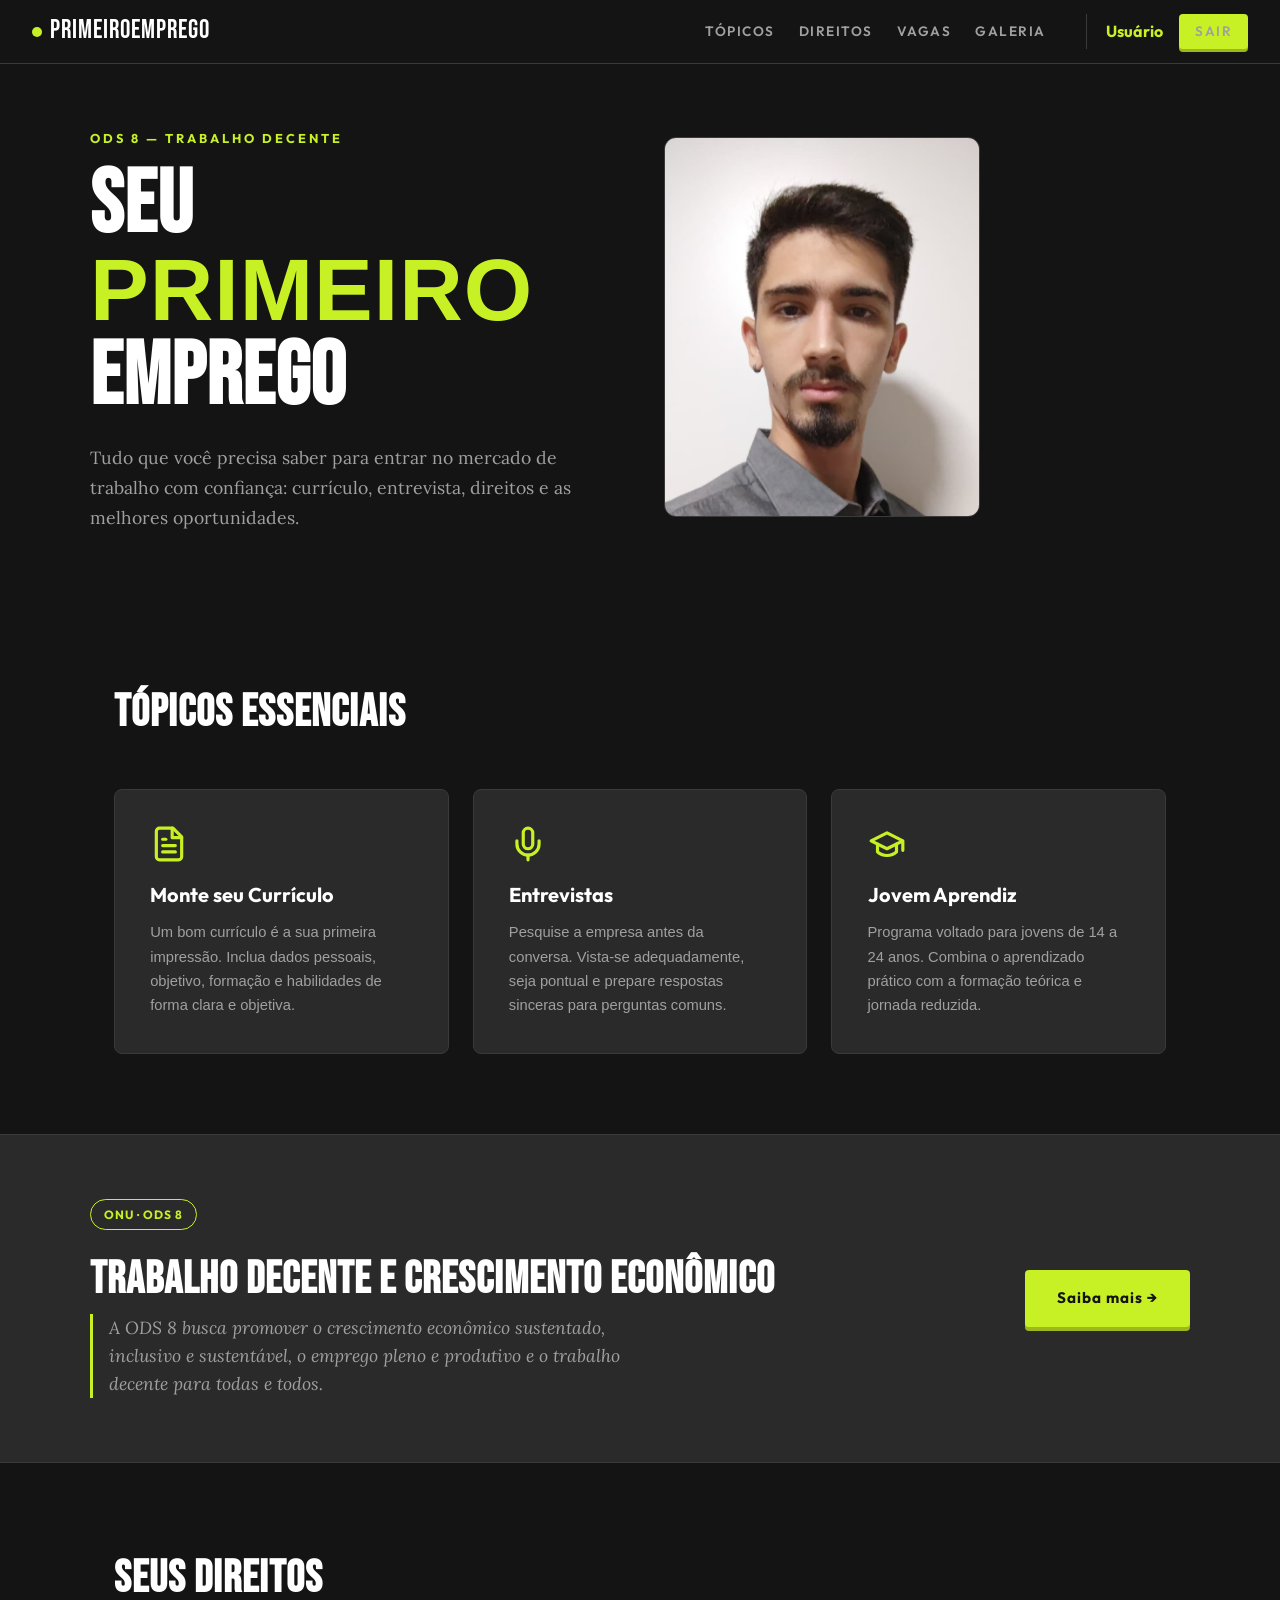
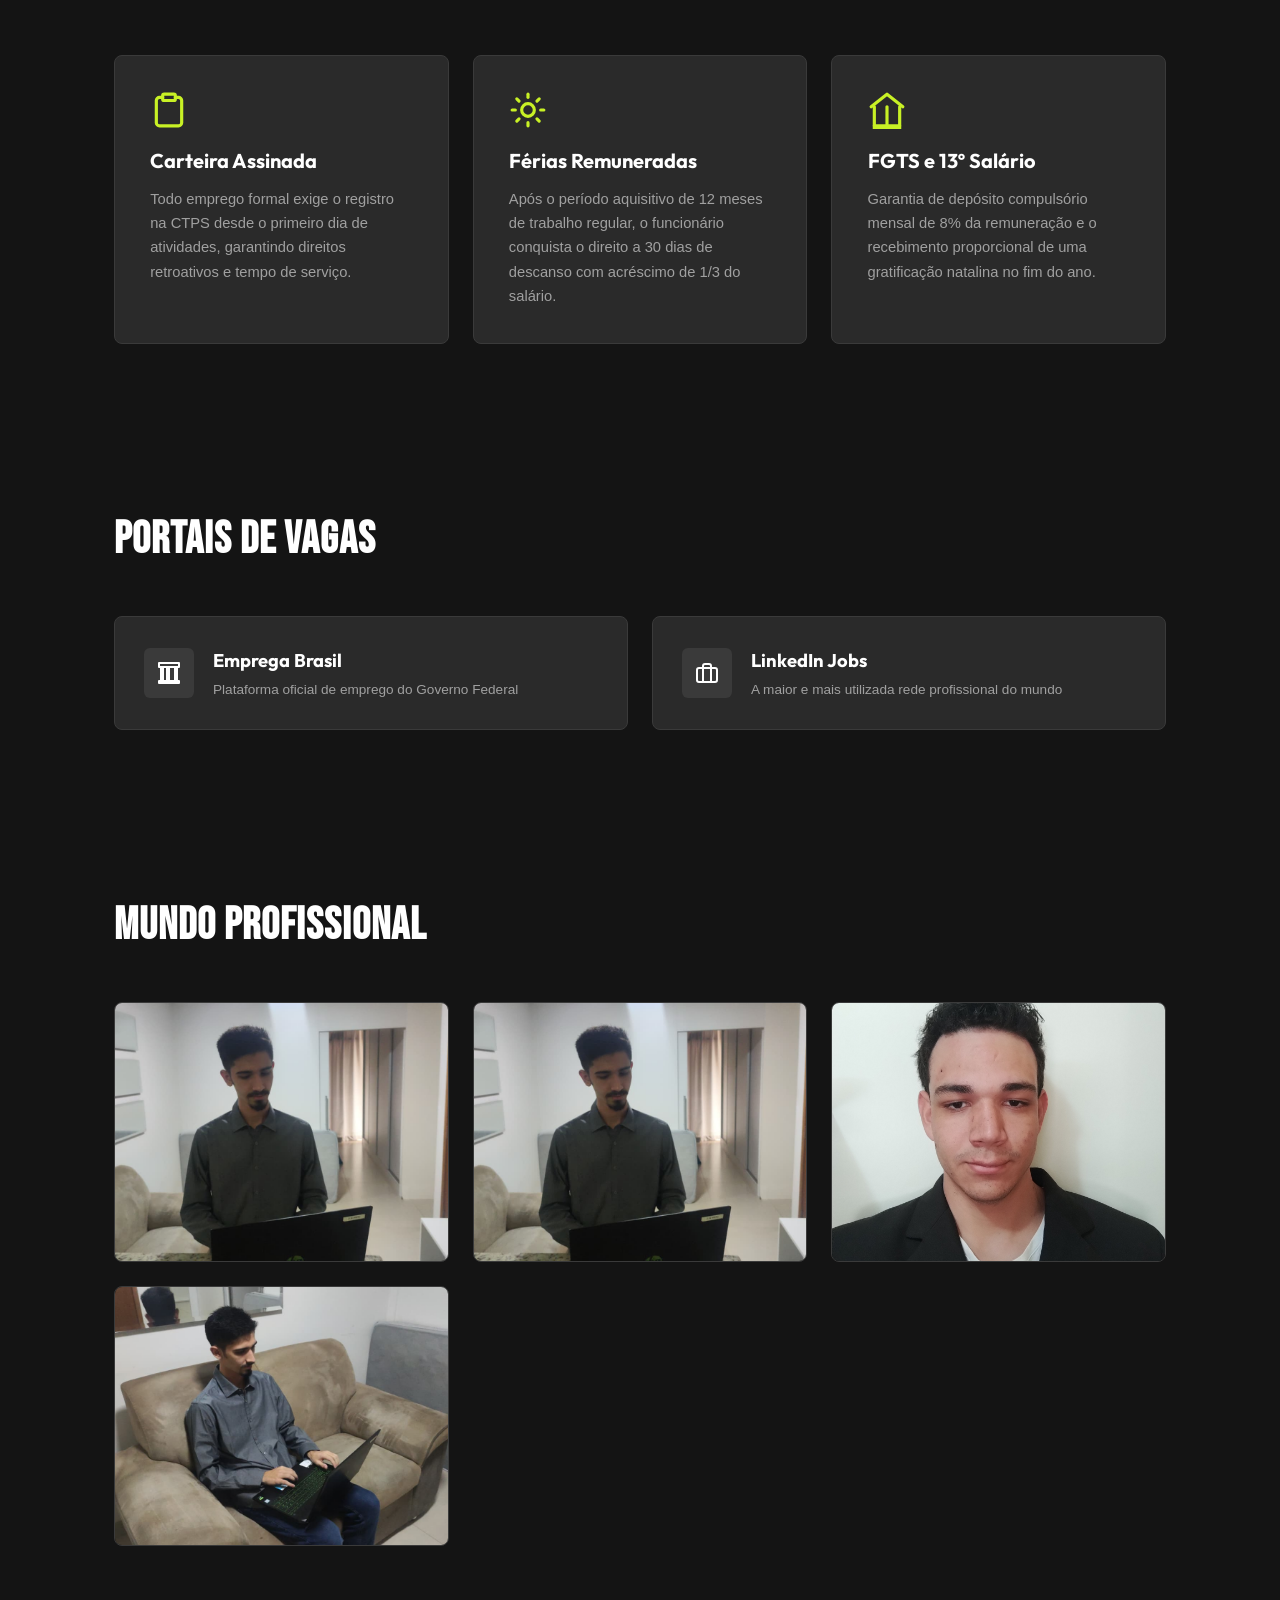
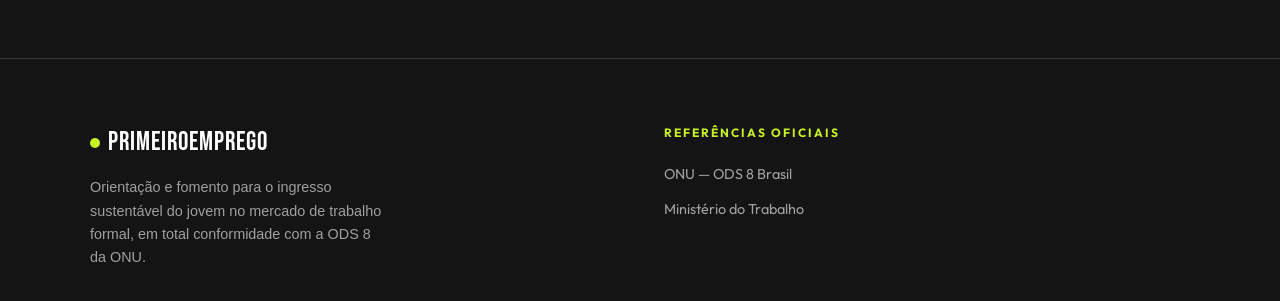
==== index.html @ fd3bbc95 "simplificando" ====
<!DOCTYPE html>
<html lang="pt-br">
<head>
    <meta charset="UTF-8">
    <meta name="viewport" content="width=device-width, initial-scale=1.0">
    <title>PrimeiroEmprego — ODS 8 da ONU</title>
    <link rel="stylesheet" href="style.css">
</head>
<body>

    <input type="checkbox" id="nav-toggle" class="nav-toggle-input">
    <header class="site-header">
        <a href="index.html" class="logo-link">
            <span class="logo-dot"></span> PRIMEIROEMPREGO
        </a>
        <nav class="site-nav">
            <a href="#curriculo">Tópicos</a>
            <a href="#direitos">Direitos</a>
            <a href="#vagas">Vagas</a>
            <a href="#galeria">Galeria</a>
            <div class="header-user">
                <span class="user-welcome"><span class="user-name">Usuário</span></span>
                <a href="login.html" class="nav-cta">Sair</a>
            </div>
        </nav>
        <label for="nav-toggle" class="nav-hamburger" aria-label="Abrir menu">
            <span></span><span></span><span></span>
        </label>
    </header>

    <label for="nav-toggle" class="nav-overlay"></label>
    <div class="nav-mobile-menu">
        <a href="#curriculo">Tópicos</a>
        <a href="#direitos">Direitos</a>
        <a href="#vagas">Vagas</a>
        <a href="#galeria">Galeria</a>
        <div class="nav-mobile-user">
            <span class="user-name">Usuário</span>
            <a href="login.html" class="nav-cta">Sair</a>
        </div>
    </div>

    <section class="hero-section">
        <div class="hero-container">
            <div class="hero-text">
                <span class="hero-eyebrow">ODS 8 — Trabalho Decente</span>
                <h1 class="hero-title">SEU <em>PRIMEIRO</em> EMPREGO</h1>
                <p class="hero-desc">Tudo que você precisa saber para entrar no mercado de trabalho com confiança: currículo, entrevista, direitos e as melhores oportunidades.</p>
            </div>
            <div class="hero-img-box">
                <img src="/imgs/rafa1.jpeg" alt="Jovem profissional">
            </div>
        </div>
    </section>

    <main class="section" id="curriculo">
        <div class="section-header">
            <h2>Tópicos Essenciais</h2>
        </div>
        <div class="auto-grid">
            <article class="topic-card">
                <div class="topic-icon">
                    <svg xmlns="http://www.w3.org/2000/svg" viewBox="0 0 24 24" fill="none" stroke="currentColor" stroke-width="2" stroke-linecap="round" stroke-linejoin="round">
                        <path d="M14.5 2H6a2 2 0 0 0-2 2v16a2 2 0 0 0 2 2h12a2 2 0 0 0 2-2V7.5L14.5 2z"></path>
                        <polyline points="14 2 14 8 20 8"></polyline>
                        <line x1="16" y1="13" x2="8" y2="13"></line>
                        <line x1="16" y1="17" x2="8" y2="17"></line>
                        <line x1="10" y1="9" x2="8" y2="9"></line>
                    </svg>
                </div>
                <h3>Monte seu Currículo</h3>
                <p>Um bom currículo é a sua primeira impressão. Inclua dados pessoais, objetivo, formação e habilidades de forma clara e objetiva.</p>
            </article>
            <article class="topic-card">
                <div class="topic-icon">
                    <svg xmlns="http://www.w3.org/2000/svg" viewBox="0 0 24 24" fill="none" stroke="currentColor" stroke-width="2" stroke-linecap="round" stroke-linejoin="round">
                        <path d="M12 2a3 3 0 0 0-3 3v7a3 3 0 0 0 6 0V5a3 3 0 0 0-3-3Z"></path>
                        <path d="M19 10v2a7 7 0 0 1-14 0v-2"></path>
                        <line x1="12" x2="12" y1="19" y2="22"></line>
                    </svg>
                </div>
                <h3>Entrevistas</h3>
                <p>Pesquise a empresa antes da conversa. Vista-se adequadamente, seja pontual e prepare respostas sinceras para perguntas comuns.</p>
            </article>
            <article class="topic-card">
                <div class="topic-icon">
                    <svg xmlns="http://www.w3.org/2000/svg" viewBox="0 0 24 24" fill="none" stroke="currentColor" stroke-width="2" stroke-linecap="round" stroke-linejoin="round">
                        <path d="M22 10v6M2 10l10-5 10 5-10 5z"></path>
                        <path d="M6 12v5c3 3 9 3 12 0v-5"></path>
                    </svg>
                </div>
                <h3>Jovem Aprendiz</h3>
                <p>Programa voltado para jovens de 14 a 24 anos. Combina o aprendizado prático com a formação teórica e jornada reduzida.</p>
            </article>
        </div>
    </main>

    <section class="ods-banner">
        <div class="ods-banner-inner">
            <div class="ods-banner-text">
                <span class="ods-badge">ONU · ODS 8</span>
                <h2>Trabalho Decente e Crescimento Econômico</h2>
                <p>A ODS 8 busca promover o crescimento econômico sustentado, inclusivo e sustentável, o emprego pleno e produtivo e o trabalho decente para todas e todos.</p>
            </div>
            <a href="https://brasil.un.org/pt-br/sdgs/8" target="_blank" class="btn-ods">Saiba mais →</a>
        </div>
    </section>

    <section class="section" id="direitos">
        <div class="section-header">
            <h2>Seus Direitos</h2>
        </div>
        <div class="auto-grid">
            <article class="topic-card">
                <div class="topic-icon">
                    <svg xmlns="http://www.w3.org/2000/svg" viewBox="0 0 24 24" fill="none" stroke="currentColor" stroke-width="2" stroke-linecap="round" stroke-linejoin="round">
                        <path d="M16 4h2a2 2 0 0 1 2 2v14a2 2 0 0 1-2 2H6a2 2 0 0 1-2-2V6a2 2 0 0 1 2-2h2"></path>
                        <rect x="8" y="2" width="8" height="4" rx="1" ry="1"></rect>
                    </svg>
                </div>
                <h3>Carteira Assinada</h3>
                <p>Todo emprego formal exige o registro na CTPS desde o primeiro dia de atividades, garantindo direitos retroativos e tempo de serviço.</p>
            </article>
            <article class="topic-card">
                <div class="topic-icon">
                    <svg xmlns="http://www.w3.org/2000/svg" viewBox="0 0 24 24" fill="none" stroke="currentColor" stroke-width="2" stroke-linecap="round" stroke-linejoin="round">
                        <circle cx="12" cy="12" r="4"></circle>
                        <path d="M12 2v2"></path>
                        <path d="M12 20v2"></path>
                        <path d="m4.93 4.93 1.41 1.41"></path>
                        <path d="m17.66 17.66 1.41 1.41"></path>
                        <path d="M2 12h2"></path>
                        <path d="M20 12h2"></path>
                        <path d="m6.34 17.66-1.41 1.41"></path>
                        <path d="m19.07 4.93-1.41 1.41"></path>
                    </svg>
                </div>
                <h3>Férias Remuneradas</h3>
                <p>Após o período aquisitivo de 12 meses de trabalho regular, o funcionário conquista o direito a 30 dias de descanso com acréscimo de 1/3 do salário.</p>
            </article>
            <article class="topic-card">
                <div class="topic-icon">
                    <svg xmlns="http://www.w3.org/2000/svg" viewBox="0 0 24 24" fill="none" stroke="currentColor" stroke-width="2" stroke-linecap="round" stroke-linejoin="round">
                        <rect x="4" y="22" width="16" height="2"></rect>
                        <path d="M4 22V10"></path>
                        <path d="M20 22V10"></path>
                        <path d="M12 22V10"></path>
                        <path d="M2 10l10-8 10 8"></path>
                    </svg>
                </div>
                <h3>FGTS e 13º Salário</h3>
                <p>Garantia de depósito compulsório mensal de 8% da remuneração e o recebimento proporcional de uma gratificação natalina no fim do ano.</p>
            </article>
        </div>
    </section>

    <section class="section" id="vagas">
        <div class="section-header">
            <h2>Portais de Vagas</h2>
        </div>
        <div class="auto-grid">
            <a href="https://www.gov.br/trabalho-e-emprego/pt-br" target="_blank" class="portal-item">
                <div class="portal-icon">
                    <svg xmlns="http://www.w3.org/2000/svg" viewBox="0 0 24 24" fill="none" stroke="currentColor" stroke-width="2" stroke-linecap="round" stroke-linejoin="round">
                        <rect x="2" y="20" width="20" height="2"></rect>
                        <rect x="2" y="2" width="20" height="4"></rect>
                        <rect x="4" y="6" width="2" height="14"></rect>
                        <rect x="10" y="6" width="2" height="14"></rect>
                        <rect x="18" y="6" width="2" height="14"></rect>
                    </svg>
                </div>
                <div class="portal-info">
                    <div class="portal-name">Emprega Brasil</div>
                    <div class="portal-desc">Plataforma oficial de emprego do Governo Federal</div>
                </div>
            </a>
            <a href="https://www.linkedin.com/jobs/" target="_blank" class="portal-item">
                <div class="portal-icon">
                    <svg xmlns="http://www.w3.org/2000/svg" viewBox="0 0 24 24" fill="none" stroke="currentColor" stroke-width="2" stroke-linecap="round" stroke-linejoin="round">
                        <rect x="2" y="7" width="20" height="14" rx="2" ry="2"></rect>
                        <path d="M16 21V5a2 2 0 0 0-2-2h-4a2 2 0 0 0-2 2v16"></path>
                    </svg>
                </div>
                <div class="portal-info">
                    <div class="portal-name">LinkedIn Jobs</div>
                    <div class="portal-desc">A maior e mais utilizada rede profissional do mundo</div>
                </div>
            </a>
        </div>
    </section>

    <section class="section" id="galeria">
        <div class="section-header">
            <h2>Mundo Profissional</h2>
        </div>
        <div class="auto-grid">
            <img src="/imgs/rafa2.jpeg" alt="Jovem profissional" class="img-requisito">
            <img src="/imgs/rafa2.jpeg" alt="Jovem trabalhando" class="img-requisito">
            <img src="/imgs/vini.jpeg" alt="Jovem no ambiente de trabalho" class="img-requisito">
            <img src="/imgs/rafa3.jpeg" alt="Jovem programando no computador" class="img-requisito">
        </div>
    </section>

    <footer class="site-footer">
        <div class="footer-grid">
            <div class="footer-brand">
                <a href="index.html" class="logo-link"><span class="logo-dot"></span> PRIMEIROEMPREGO</a>
                <p>Orientação e fomento para o ingresso sustentável do jovem no mercado de trabalho formal, em total conformidade com a ODS 8 da ONU.</p>
            </div>
            <div class="footer-col">
                <h5>Referências Oficiais</h5>
                <ul>
                    <li><a href="https://brasil.un.org/pt-br/sdgs/8" target="_blank">ONU — ODS 8 Brasil</a></li>
                    <li><a href="https://www.gov.br/trabalho-e-emprego" target="_blank">Ministério do Trabalho</a></li>
                </ul>
            </div>
        </div>
    </footer>

</body>
</html>
---- style.css ----
@import url('https://fonts.googleapis.com/css2?family=Bebas+Neue&family=Lora:ital,wght@0,400;0,600;1,400&family=Outfit:wght@300;400;600;700&display=swap');

:root {
    --lima: #c8f125;
    --neon-lima: #d9ff5c;
    --sombra-lima: #9cb81c;
    --carvao: #141414;
    --chumbo: #2a2a2a;
    --chumbo2: #3a3a3a;
    --branco: #ffffff;
    --cinza-texto: #a0a0a0;
    --fonte-display: 'Bebas Neue', sans-serif;
    --fonte-corpo: 'Lora', serif;
    --fonte-ui: 'Outfit', sans-serif;
}

*, *::before, *::after { 
    box-sizing: border-box; 
    margin: 0; 
    padding: 0; 
    font-family: 'Segoe UI', Tahoma, Geneva, Verdana, sans-serif;
}

html { 
    scroll-behavior: smooth; 
}

body { 
    background: var(--carvao); 
    color: var(--branco); 
    line-height: 1.6; 
}

a { 
    color: inherit; 
    text-decoration: none; 
}

ul, 
ol { 
    list-style: none; 
}

/* =========================================
   CABEÇALHO E NAVEGAÇÃO
========================================= */
.site-header { 
    position: sticky; 
    top: 0; 
    z-index: 200; 
    background: var(--carvao); 
    border-bottom: 1px solid var(--chumbo2); 
    padding: 0 2rem; 
    height: 64px; 
    display: flex; 
    align-items: center; 
    gap: 2rem; 
}

.logo-link { 
    font-family: var(--fonte-display); 
    font-size: 1.6rem; 
    color: var(--branco); 
    display: flex; 
    align-items: center; 
    gap: 8px; 
    letter-spacing: 1px;
}

.logo-dot { 
    width: 10px; 
    height: 10px; 
    border-radius: 50%; 
    background: var(--lima); 
    flex-shrink: 0;
}

.site-nav { 
    display: flex; 
    align-items: center; 
    gap: 1.5rem; 
    margin-left: auto; 
}

.site-nav a { 
    font-family: var(--fonte-ui); 
    font-size: 0.85rem; 
    font-weight: 600; 
    letter-spacing: 1.5px; 
    text-transform: uppercase; 
    color: var(--cinza-texto); 
    transition: color 0.2s; 
}

.site-nav a:hover { 
    color: var(--branco); 
}

.header-user { 
    display: flex; 
    align-items: center; 
    gap: 1rem; 
    margin-left: 1rem; 
    border-left: 1px solid var(--chumbo2); 
    padding-left: 1.2rem; 
}

.user-name { 
    color: var(--lima); 
    font-family: var(--fonte-ui); 
    font-weight: 700; 
}

/* Botão de Sair (Estilo 3D) */
.nav-cta { 
    font-family: var(--fonte-ui); 
    font-size: 0.82rem; 
    font-weight: 700; 
    text-transform: uppercase; 
    background: var(--lima); 
    color: var(--carvao); 
    padding: 0.4rem 1rem; 
    border-radius: 4px; 
    box-shadow: 0 3px 0 var(--sombra-lima);
    transition: transform 0.1s ease, box-shadow 0.1s ease;
}

.nav-cta:hover { 
    transform: translateY(-2px); 
    box-shadow: 0 5px 0 var(--sombra-lima); 
}

.nav-cta:active { 
    transform: translateY(3px); 
    box-shadow: 0 0px 0 var(--sombra-lima); 
}

/* =========================================
   MENU MOBILE (Sem JS)
========================================= */
.nav-toggle-input { 
    display: none; 
}

.nav-hamburger { 
    display: none; 
    flex-direction: column; 
    gap: 5px; 
    cursor: pointer; 
    margin-left: auto; 
    z-index: 300; 
}

.nav-hamburger span { 
    width: 25px; 
    height: 2px; 
    background: var(--branco); 
    transition: 0.3s; 
}

.nav-toggle-input:checked ~ .site-header .nav-hamburger span:nth-child(1) { 
    transform: translateY(7px) rotate(45deg); 
}

.nav-toggle-input:checked ~ .site-header .nav-hamburger span:nth-child(2) { 
    opacity: 0; 
}

.nav-toggle-input:checked ~ .site-header .nav-hamburger span:nth-child(3) { 
    transform: translateY(-7px) rotate(-45deg); 
}

.nav-overlay { 
    display: none; 
    position: fixed; 
    inset: 0; 
    z-index: 197; 
    background: rgba(0,0,0,0.6); 
}

.nav-toggle-input:checked ~ .nav-overlay { 
    display: block; 
}

.nav-mobile-menu { 
    display: none; 
    flex-direction: column; 
    position: fixed; 
    top: 64px; 
    left: 0; 
    right: 0; 
    background: var(--carvao); 
    border-bottom: 2px solid var(--lima); 
    z-index: 198; 
    padding: 1rem; 
    box-shadow: 0 8px 24px rgba(0,0,0,0.5); 
}

.nav-toggle-input:checked ~ .nav-mobile-menu { 
    display: flex; 
}

.nav-mobile-menu a { 
    padding: 1rem 0; 
    border-bottom: 1px solid var(--chumbo2); 
    font-family: var(--fonte-ui); 
    color: var(--cinza-texto); 
    text-transform: uppercase; 
    font-weight: 600; 
}

.nav-mobile-user { 
    display: flex; 
    justify-content: space-between; 
    align-items: center; 
    padding-top: 1rem; 
    border-top: 1px solid var(--chumbo2); 
}

/* =========================================
   HERO SECTION (Banner Principal)
========================================= */
.hero-section { 
    background: var(--carvao); 
    padding: 4rem 1.5rem; 
}

.hero-container { 
    max-width: 1100px; 
    margin: 0 auto; 
    display: grid; 
    grid-template-columns: repeat(auto-fit, minmax(300px, 1fr)); 
    gap: 3rem; 
    align-items: center; 
}

.hero-text { 
    display: flex; 
    flex-direction: column; 
}

.hero-eyebrow { 
    font-family: var(--fonte-ui); 
    font-size: 0.8rem; 
    font-weight: 700; 
    letter-spacing: 3px; 
    color: var(--lima); 
    text-transform: uppercase; 
    margin-bottom: 1rem; 
}

.hero-title { 
    font-family: var(--fonte-display); 
    font-size: clamp(3.2rem, 8vw, 5.5rem); 
    color: var(--branco); 
    line-height: 0.95; 
    margin-bottom: 1.5rem; 
    letter-spacing: 1px;
}

.hero-title em { 
    color: var(--lima); 
    font-style: normal; 
}

.hero-desc { 
    color: var(--cinza-texto); 
    font-size: 1.1rem; 
    max-width: 500px; 
    line-height: 1.7; 
    font-family: var(--fonte-corpo); 
}

.hero-img-box img { 
    width: 60%; 
    border-radius: 12px; 
    object-fit: cover; 
    max-height: 380px; 
    border: 1px solid var(--chumbo2); 
    object-position: center top;
}

/* =========================================
   SEÇÕES GENÉRICAS E GRID
========================================= */
.section { 
    max-width: 1100px; 
    margin: 0 auto; 
    padding: 5rem 1.5rem; 
}

.section-header { 
    margin-bottom: 2.5rem; 
}

.section-header h2 { 
    font-family: var(--fonte-display); 
    font-size: 2.8rem; 
    color: var(--branco); 
    letter-spacing: 1px; 
}

.auto-grid { 
    display: grid; 
    grid-template-columns: repeat(auto-fit, minmax(280px, 1fr)); 
    gap: 1.5rem; 
}

/* =========================================
   TOPIC CARDS (Card de informações)
========================================= */
.topic-card { 
    background: var(--chumbo); 
    padding: 2.2rem; 
    border-radius: 8px; 
    border: 1px solid var(--chumbo2); 
    transition: transform 0.25s ease, border-color 0.25s ease, box-shadow 0.25s; 
}

.topic-card:hover { 
    transform: translateY(-5px); 
    border-color: var(--lima); 
    box-shadow: 0 0 15px rgba(200, 241, 37, 0.1);
}

.topic-icon { 
    width: 38px; 
    height: 38px; 
    margin-bottom: 1rem; 
    display: block;
    color: var(--lima);
}

.topic-icon svg {
    width: 100%;
    height: 100%;
}

.portal-icon { 
    width: 50px; 
    height: 50px; 
    background: var(--chumbo2); 
    display: flex; 
    align-items: center; 
    justify-content: center; 
    border-radius: 6px; 
    color: var(--branco);
}

.portal-icon svg {
    width: 24px;
    height: 24px;
}

.topic-card h3 { 
    font-family: var(--fonte-ui); 
    font-size: 1.25rem; 
    color: var(--branco); 
    margin-bottom: 0.6rem; 
    font-weight: 700; 
}

.topic-card p { 
    font-size: 0.92rem; 
    color: var(--cinza-texto); 
    line-height: 1.65; 
}

.portal-item { 
    display: flex; 
    align-items: center; 
    gap: 1.2rem; 
    background: var(--chumbo); 
    padding: 1.8rem; 
    border-radius: 8px; 
    border: 1px solid var(--chumbo2); 
    transition: transform 0.2s, border-color 0.2s; 
}

.portal-item:hover { 
    transform: translateY(-3px); 
    border-color: var(--lima); 
    box-shadow: 0 0 10px rgba(200, 241, 37, 0.15); 
}

.portal-icon { 
    font-size: 2rem; 
    background: var(--chumbo2); 
    width: 50px; 
    height: 50px; 
    display: flex; 
    align-items: center; 
    justify-content: center; 
    border-radius: 6px; 
}

.portal-name { 
    font-family: var(--fonte-ui); 
    font-size: 1.15rem; 
    font-weight: 700; 
    color: var(--branco); 
    margin-bottom: 0.2rem; 
}

.portal-desc { 
    font-size: 0.85rem; 
    color: var(--cinza-texto); 
}

.img-requisito { 
    width: 100%; 
    height: 260px; 
    object-fit: cover; 
    border-radius: 8px; 
    border: 1px solid var(--chumbo2); 
    transition: transform 0.25s, border-color 0.25s; 
}

.img-requisito:hover { 
    transform: scale(1.03); 
    border-color: var(--lima); 
}

.ods-banner { 
    background: var(--chumbo); 
    border-top: 1px solid var(--chumbo2); 
    border-bottom: 1px solid var(--chumbo2); 
    padding: 4rem 1.5rem; 
    position: relative; 
    overflow: hidden; 
}

.ods-banner-inner { 
    max-width: 1100px; 
    margin: 0 auto; 
    display: flex; 
    flex-wrap: wrap; 
    justify-content: space-between; 
    align-items: center; 
    gap: 2.5rem; 
    position: relative; 
    z-index: 2; 
}

.ods-badge { 
    display: inline-block;
    background-color: transparent;
    color: var(--lima);
    border: 1px solid var(--lima);
    padding: 0.3rem 0.8rem;
    border-radius: 50px;
    font-family: var(--fonte-ui);
    font-size: 0.75rem;
    font-weight: 700;
    letter-spacing: 1px;
    margin-bottom: 1rem;
}

.ods-banner h2 { 
    font-family: var(--fonte-display); 
    font-size: 2.8rem; 
    color: var(--branco); 
    margin: 0.6rem 0; 
    line-height: 1.1; 
    letter-spacing: 1px; 
}

.ods-banner p { 
    font-size: 1.1rem; 
    color: var(--cinza-texto); 
    max-width: 550px; 
    border-left: 3px solid var(--lima); 
    padding-left: 1rem; 
    font-family: var(--fonte-corpo); 
    font-style: italic; 
}

.btn-ods { 
    font-family: var(--fonte-ui); 
    font-weight: 700; 
    font-size: 0.95rem; 
    background: var(--lima); 
    color: var(--carvao); 
    padding: 1rem 2rem; 
    border-radius: 4px; 
    white-space: nowrap; 
    letter-spacing: 1px;
    box-shadow: 0 4px 0 var(--sombra-lima);
    transition: transform 0.1s ease, box-shadow 0.1s ease;
}

.btn-ods:hover { 
    transform: translateY(-2px); 
    box-shadow: 0 6px 0 var(--sombra-lima); 
}

.btn-ods:active { 
    transform: translateY(4px); 
    box-shadow: 0 0px 0 var(--sombra-lima); 
}

.site-footer { 
    background: var(--carvao); 
    border-top: 1px solid var(--chumbo2); 
    padding: 4rem 1.5rem 2rem; 
    margin-top: 2rem; 
}

.footer-grid { 
    max-width: 1100px; 
    margin: 0 auto; 
    display: grid; 
    grid-template-columns: repeat(auto-fit, minmax(250px, 1fr)); 
    gap: 3rem; 
}

.footer-brand p { 
    font-size: 0.9rem; 
    color: var(--cinza-texto); 
    margin-top: 0.8rem; 
    max-width: 300px; 
}

.footer-col h5 { 
    font-family: var(--fonte-ui); 
    font-size: 0.75rem; 
    color: var(--lima); 
    margin-bottom: 1.2rem; 
    letter-spacing: 2px; 
    text-transform: uppercase; 
    font-weight: 700; 
}

.footer-col li { 
    margin-bottom: 0.6rem; 
}

.footer-col a { 
    font-family: var(--fonte-ui); 
    font-size: 0.9rem; 
    color: var(--cinza-texto); 
    transition: color 0.2s; 
}

.footer-col a:hover { 
    color: var(--branco); 
}

@media (max-width: 900px) {
    .site-nav { 
        display: none; 
    }
    
    .nav-hamburger { 
        display: flex; 
    }
    
    .ods-banner-inner { 
        flex-direction: column; 
        text-align: left; 
        align-items: flex-start; 
    }
}
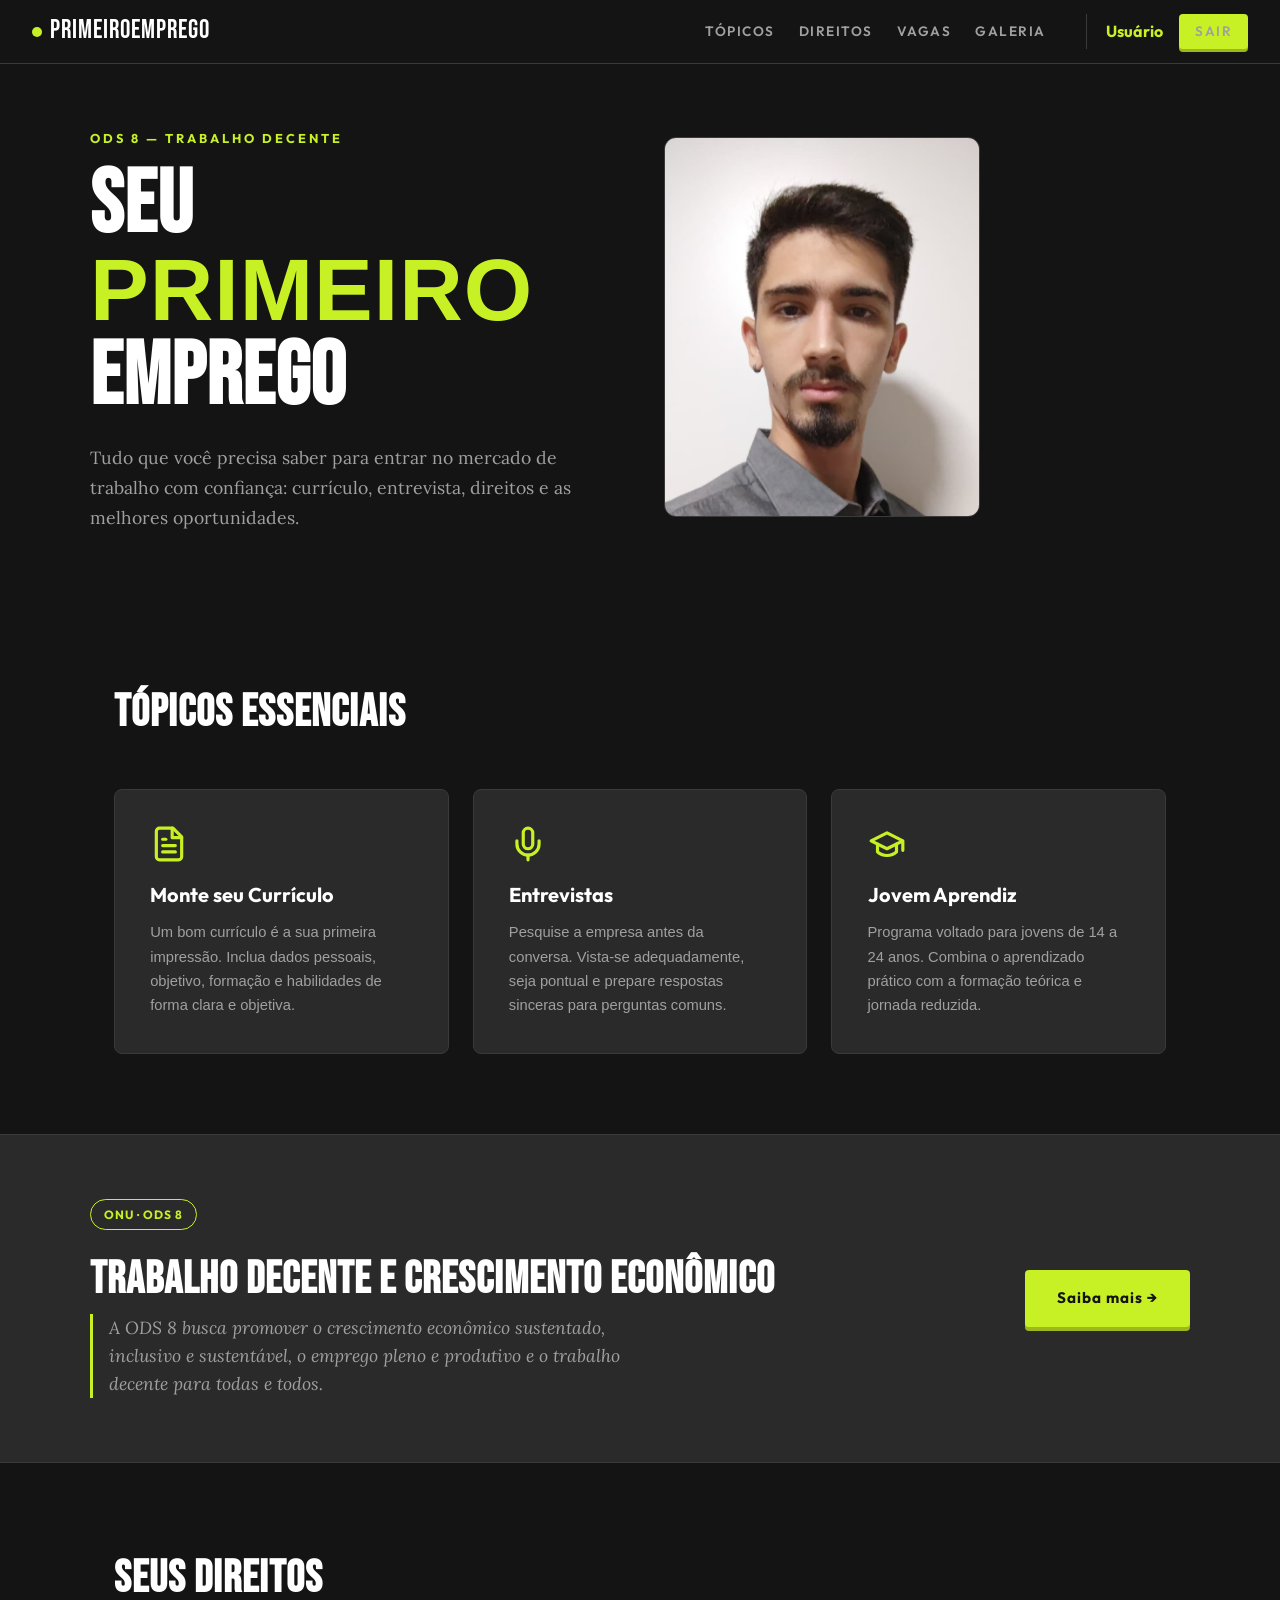
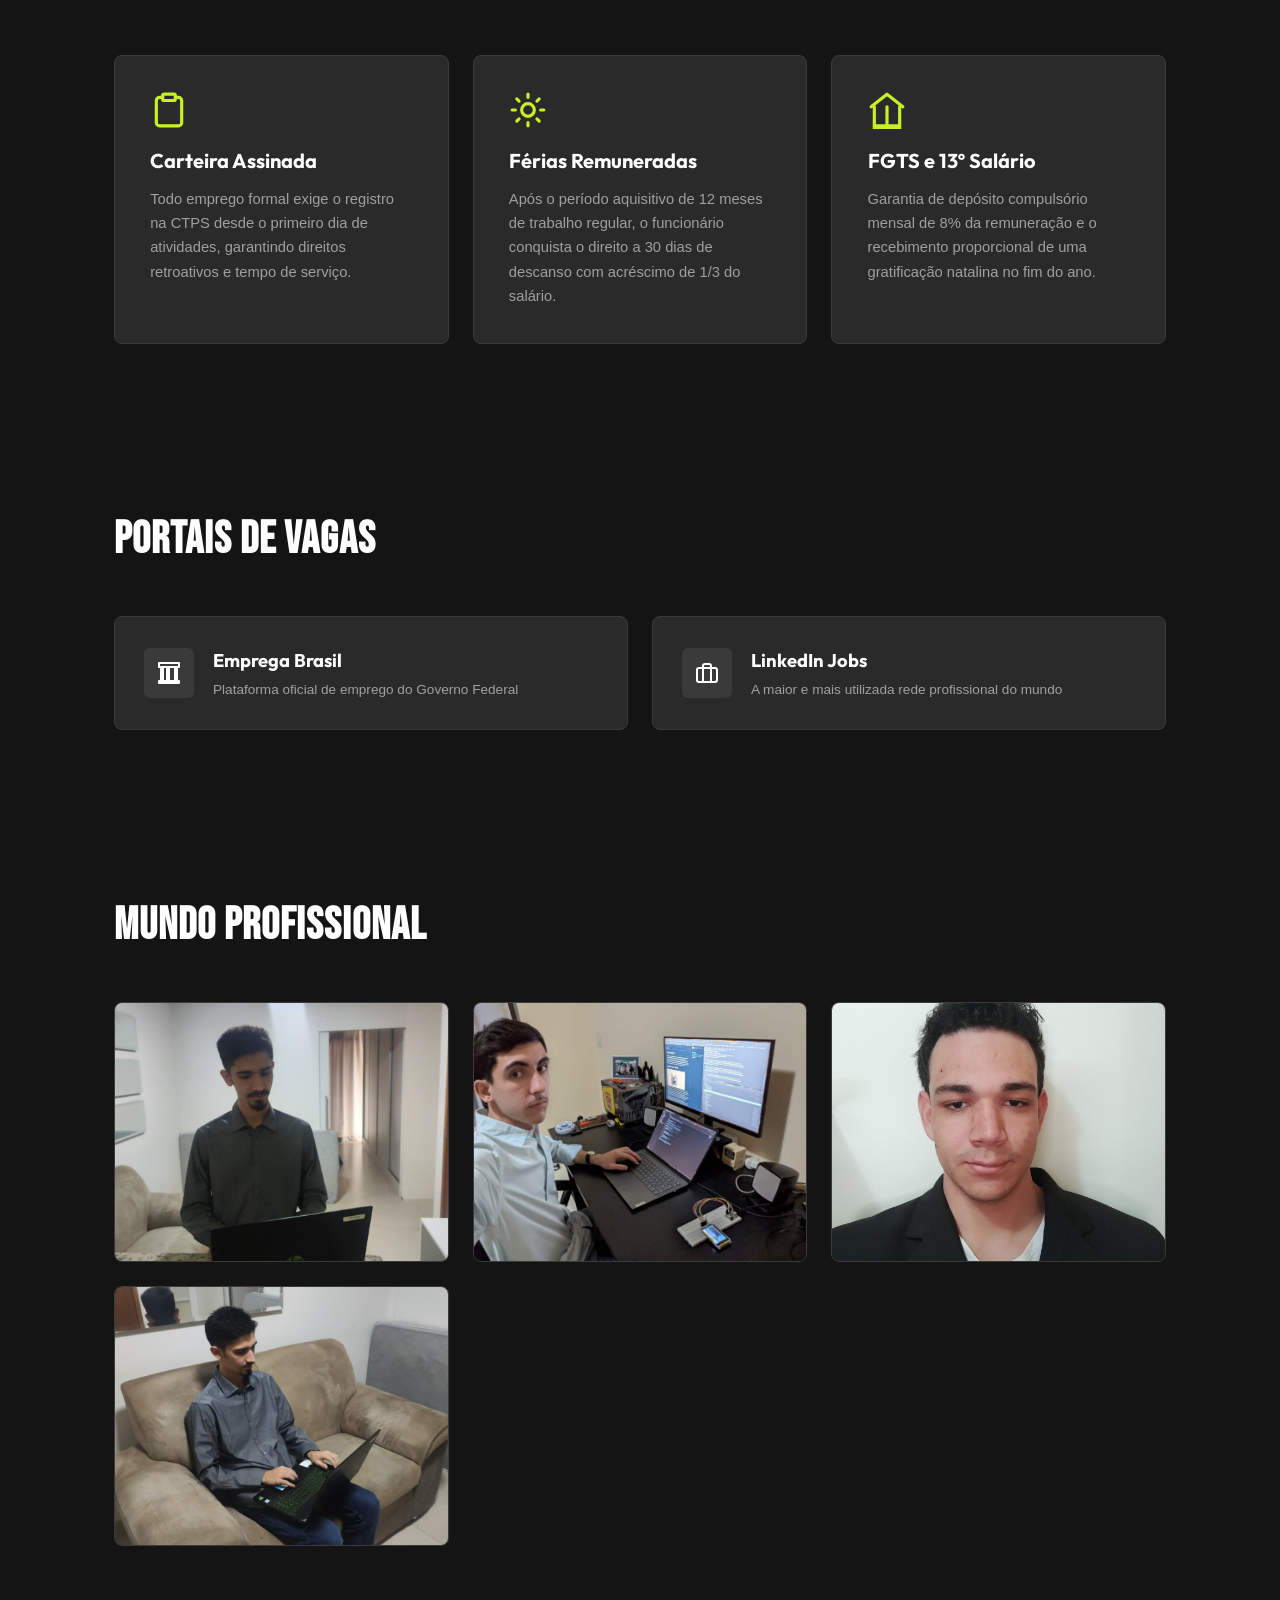
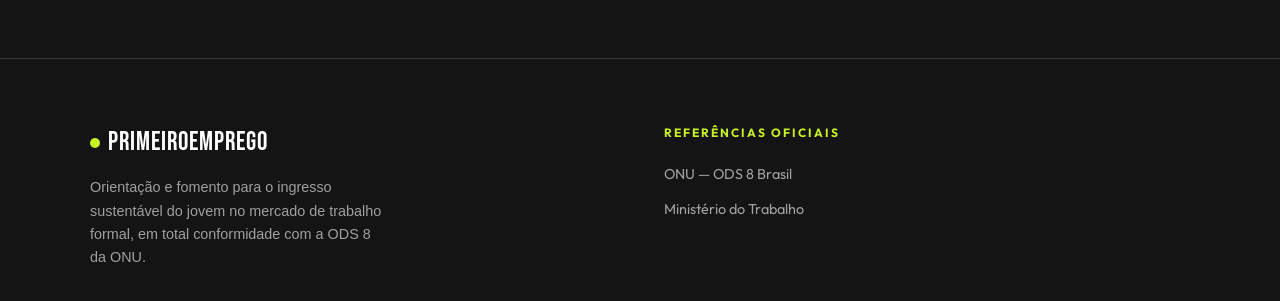
==== commit 139ce364: "edição final" ====
--- a/index.html
+++ b/index.html
@@ -23,7 +23,7 @@
                 <a href="login.html" class="nav-cta">Sair</a>
             </div>
         </nav>
-        <label for="nav-toggle" class="nav-hamburger" aria-label="Abrir menu">
+        <label for="nav-toggle" class="nav-hamburger">
             <span></span><span></span><span></span>
         </label>
     </header>
@@ -194,10 +194,10 @@
             <h2>Mundo Profissional</h2>
         </div>
         <div class="auto-grid">
-            <img src="/imgs/rafa2.jpeg" alt="Jovem profissional" class="img-requisito">
-            <img src="/imgs/rafa2.jpeg" alt="Jovem trabalhando" class="img-requisito">
-            <img src="/imgs/vini.jpeg" alt="Jovem no ambiente de trabalho" class="img-requisito">
-            <img src="/imgs/rafa3.jpeg" alt="Jovem programando no computador" class="img-requisito">
+            <img src="/imgs/rafa2.jpeg" alt="Jovem trabalhando com notebook" class="img-requisito">
+            <img src="/imgs/torezan.jpeg" alt="Jovem em ambiente de trabalho home office" class="img-requisito">
+            <img src="/imgs/vini.jpeg" alt="Jovem vestido formalmente" class="img-requisito">
+            <img src="/imgs/rafa3.jpeg" alt="Jovem trabalhando com notebook" class="img-requisito">
         </div>
     </section>
 
@@ -208,7 +208,7 @@
                 <p>Orientação e fomento para o ingresso sustentável do jovem no mercado de trabalho formal, em total conformidade com a ODS 8 da ONU.</p>
             </div>
             <div class="footer-col">
-                <h5>Referências Oficiais</h5>
+                <h3>Referências Oficiais</h3>
                 <ul>
                     <li><a href="https://brasil.un.org/pt-br/sdgs/8" target="_blank">ONU — ODS 8 Brasil</a></li>
                     <li><a href="https://www.gov.br/trabalho-e-emprego" target="_blank">Ministério do Trabalho</a></li>
--- a/style.css
+++ b/style.css
@@ -41,9 +41,6 @@
     list-style: none; 
 }
 
-/* =========================================
-   CABEÇALHO E NAVEGAÇÃO
-========================================= */
 .site-header { 
     position: sticky; 
     top: 0; 
@@ -111,7 +108,6 @@
     font-weight: 700; 
 }
 
-/* Botão de Sair (Estilo 3D) */
 .nav-cta { 
     font-family: var(--fonte-ui); 
     font-size: 0.82rem; 
@@ -135,9 +131,6 @@
     box-shadow: 0 0px 0 var(--sombra-lima); 
 }
 
-/* =========================================
-   MENU MOBILE (Sem JS)
-========================================= */
 .nav-toggle-input { 
     display: none; 
 }
@@ -217,9 +210,6 @@
     border-top: 1px solid var(--chumbo2); 
 }
 
-/* =========================================
-   HERO SECTION (Banner Principal)
-========================================= */
 .hero-section { 
     background: var(--carvao); 
     padding: 4rem 1.5rem; 
@@ -280,9 +270,6 @@
     object-position: center top;
 }
 
-/* =========================================
-   SEÇÕES GENÉRICAS E GRID
-========================================= */
 .section { 
     max-width: 1100px; 
     margin: 0 auto; 
@@ -306,9 +293,6 @@
     gap: 1.5rem; 
 }
 
-/* =========================================
-   TOPIC CARDS (Card de informações)
-========================================= */
 .topic-card { 
     background: var(--chumbo); 
     padding: 2.2rem; 
@@ -521,7 +505,7 @@
     max-width: 300px; 
 }
 
-.footer-col h5 { 
+.footer-col h3 { 
     font-family: var(--fonte-ui); 
     font-size: 0.75rem; 
     color: var(--lima); 
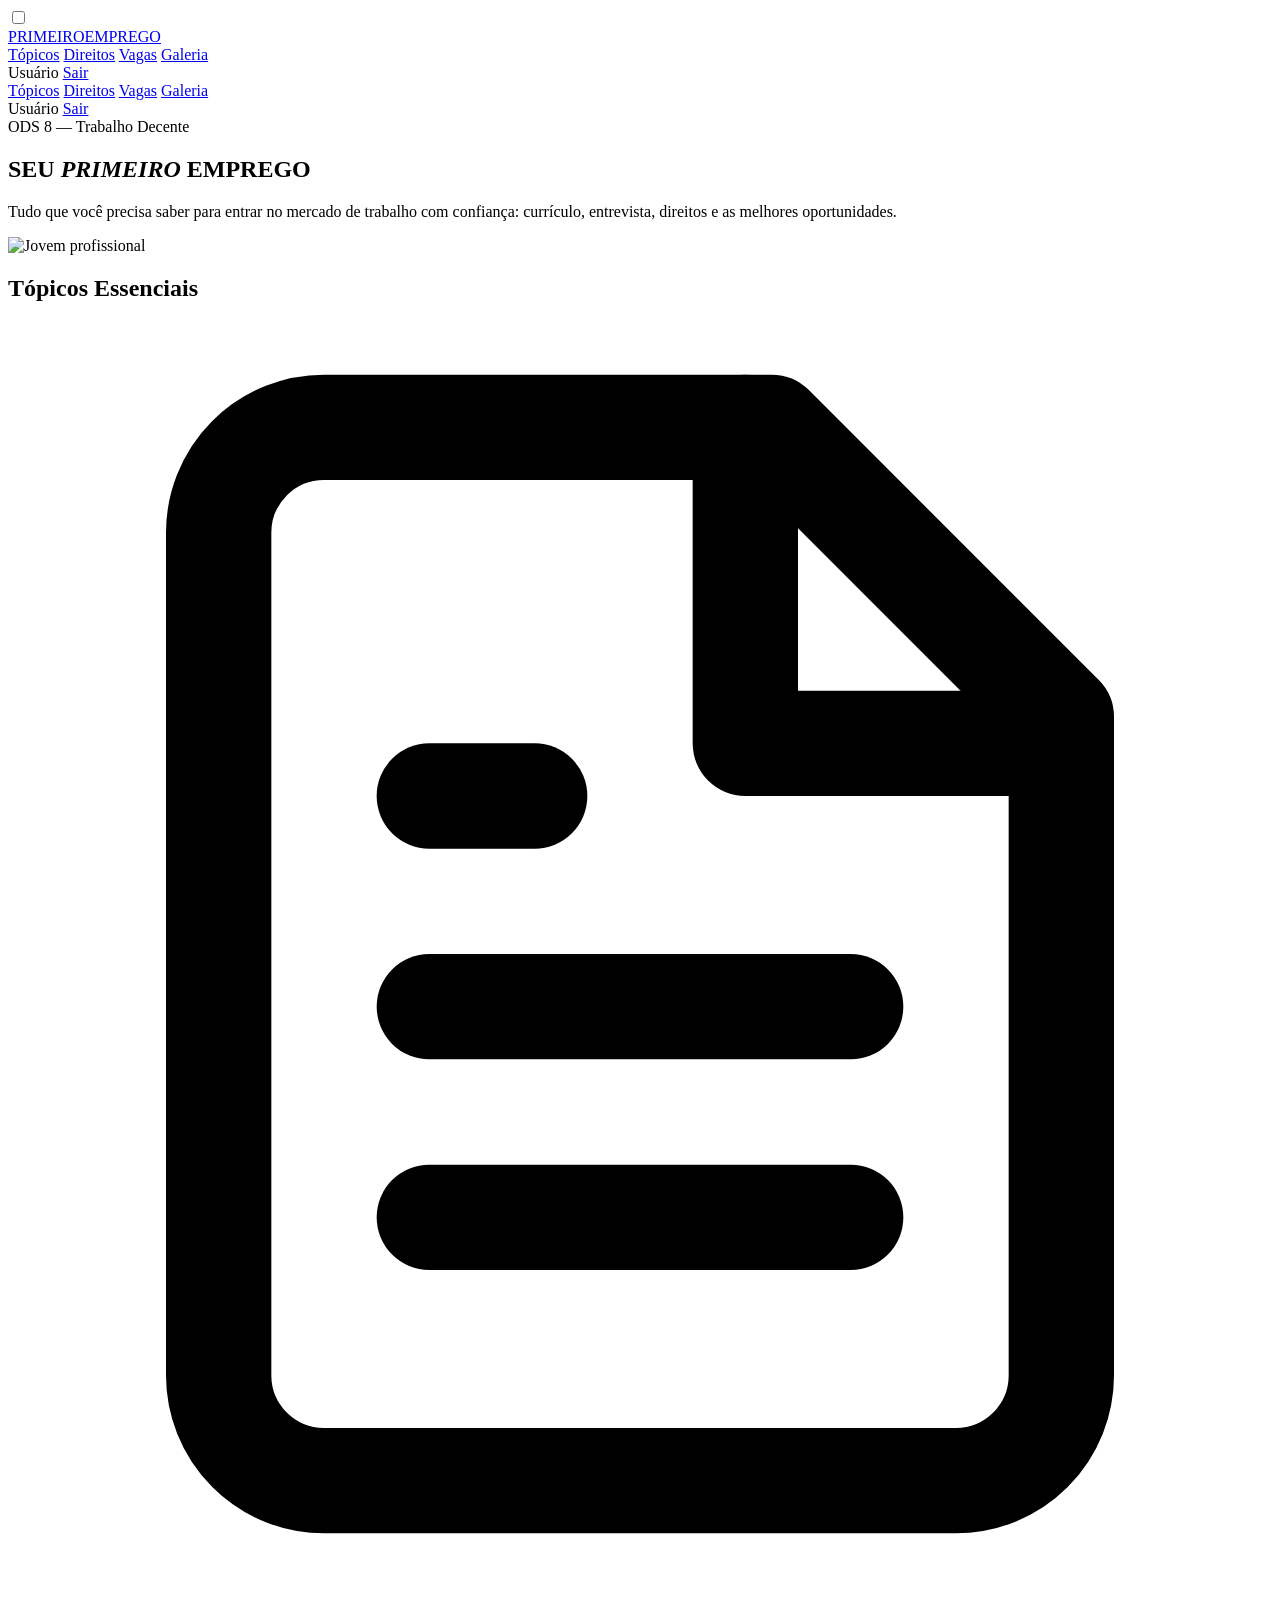
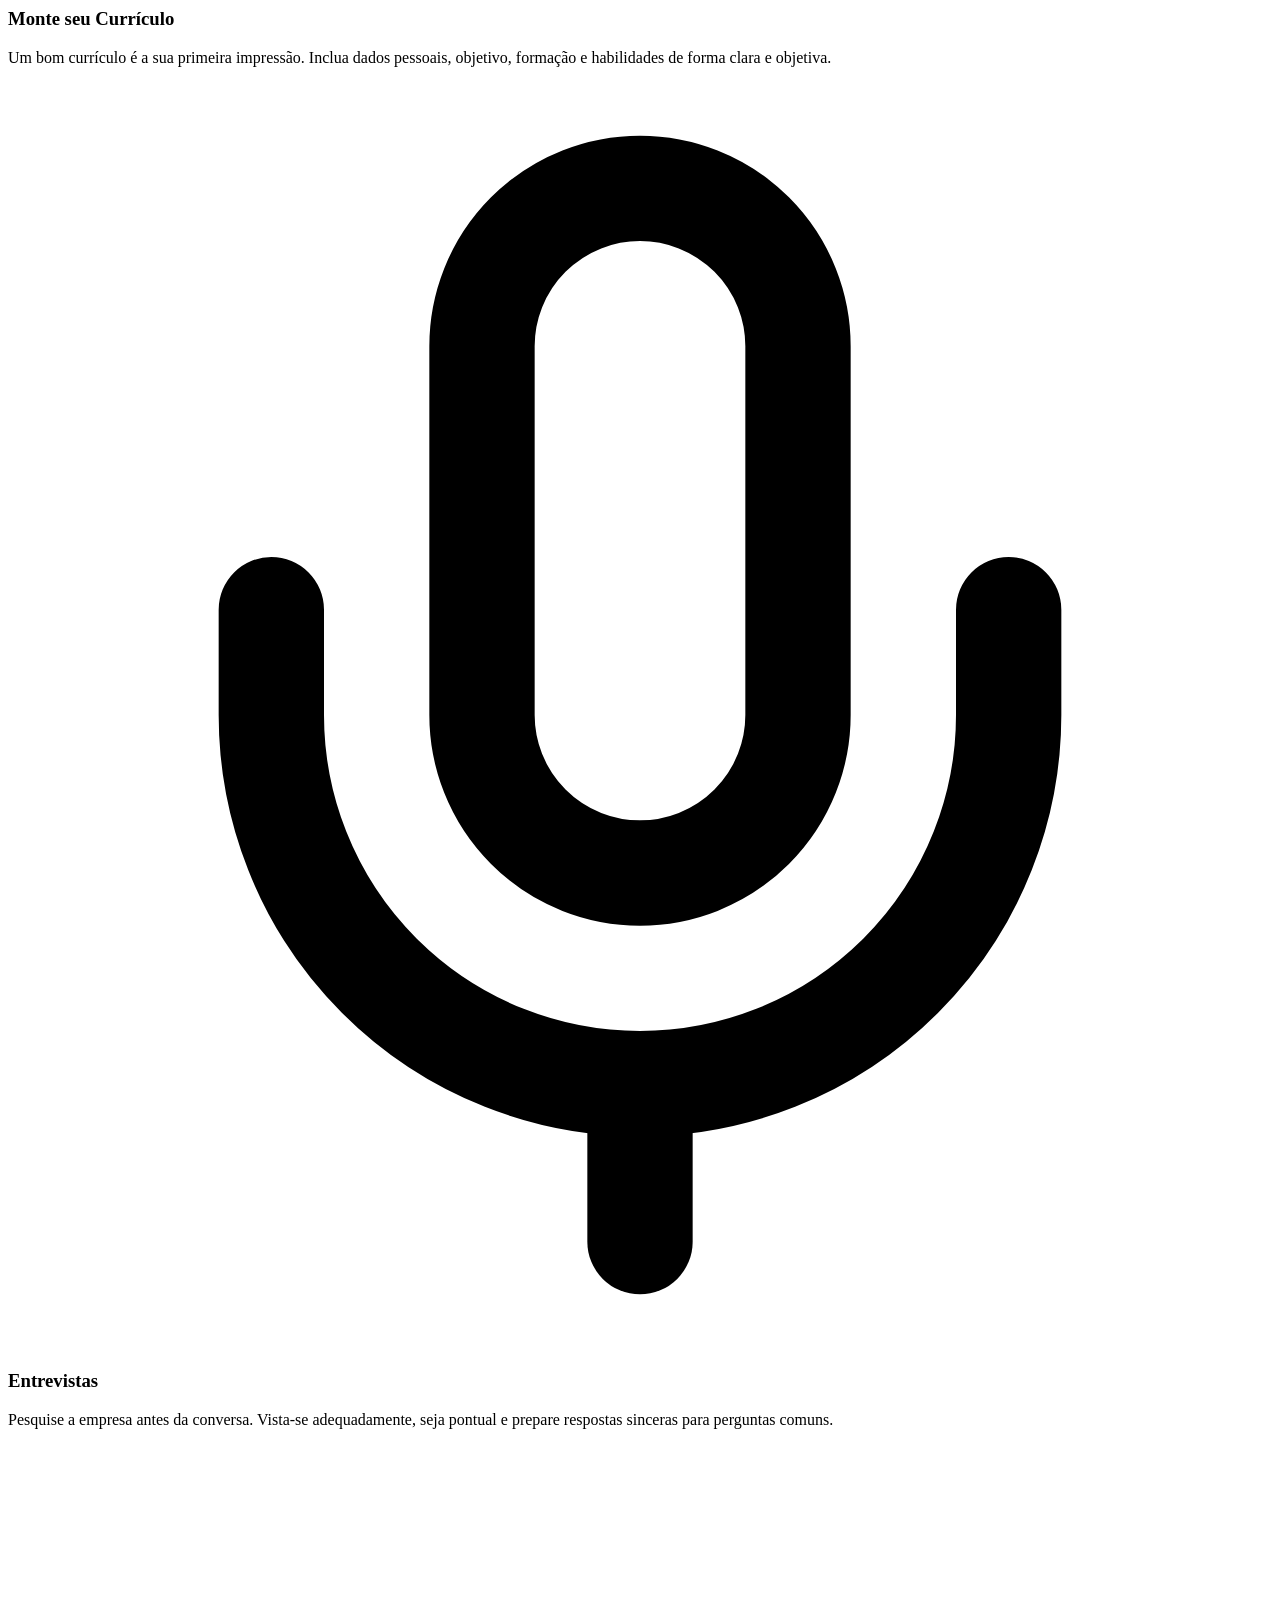
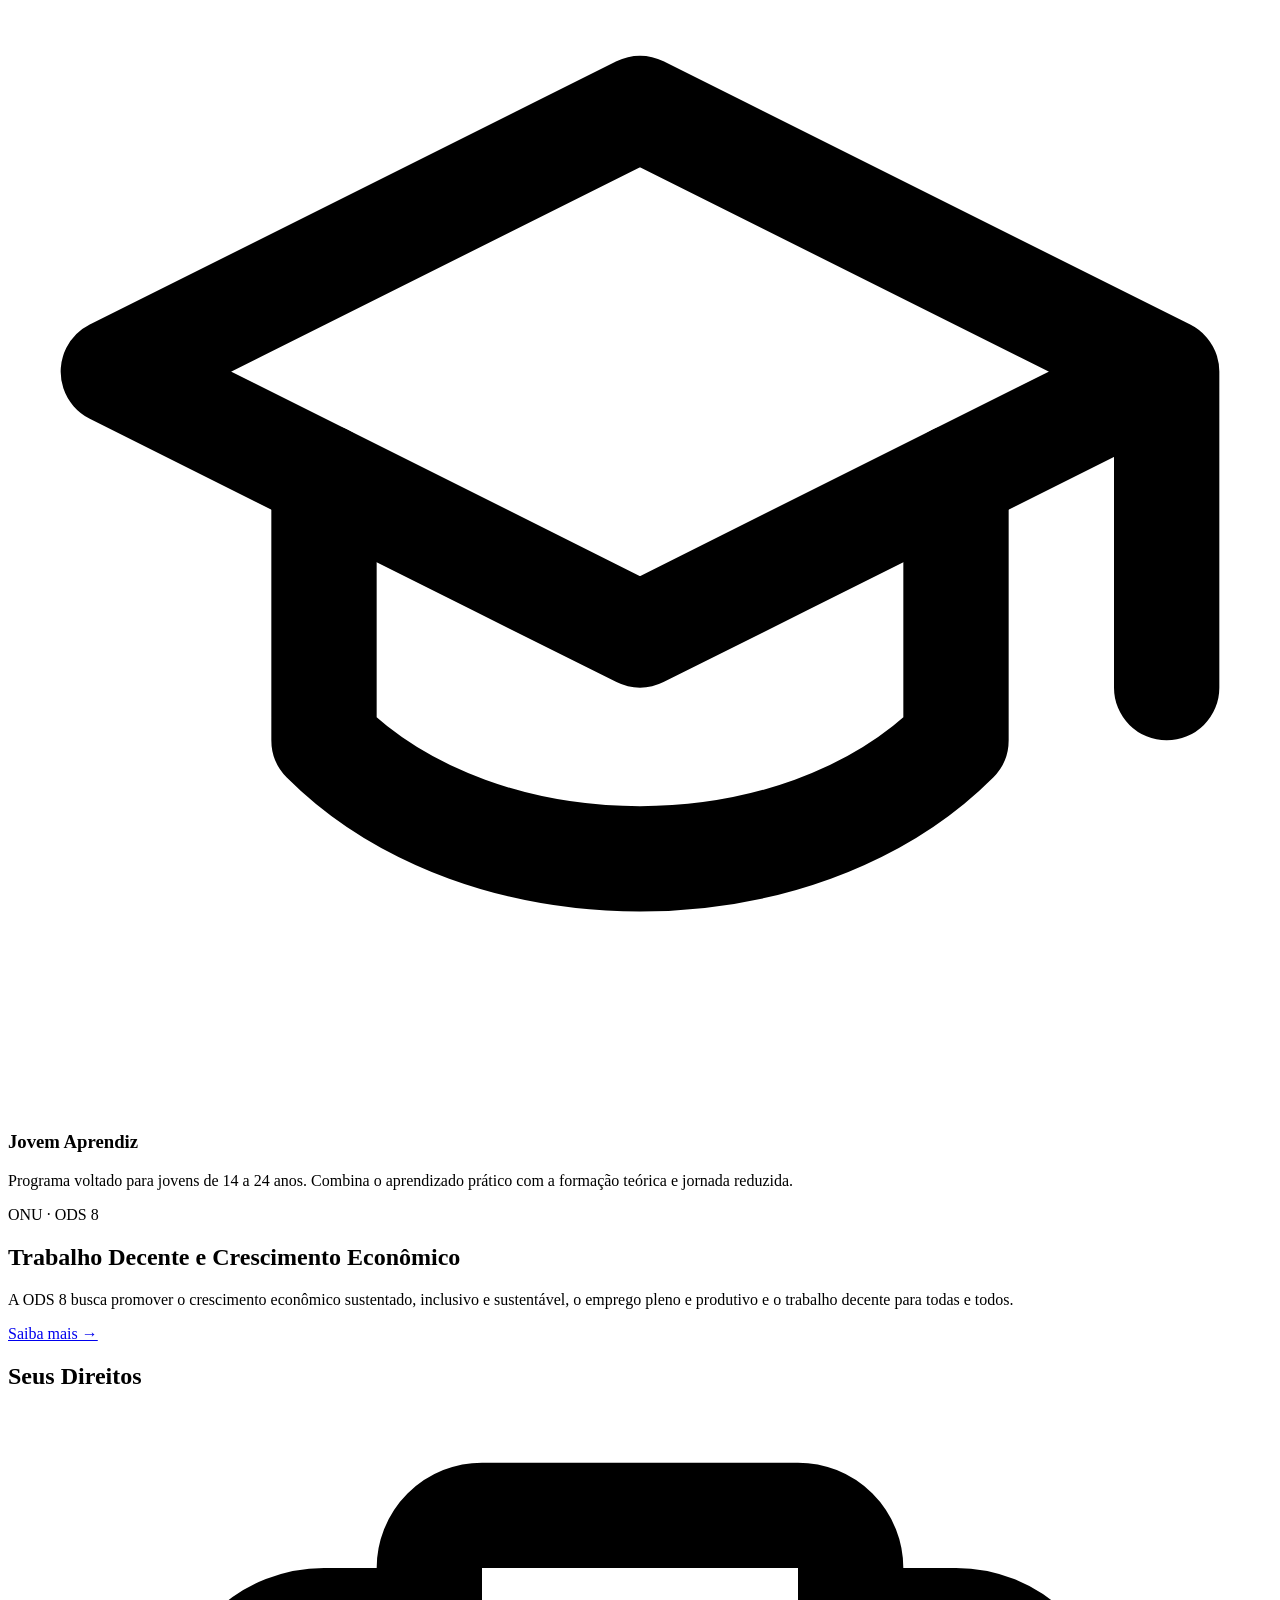
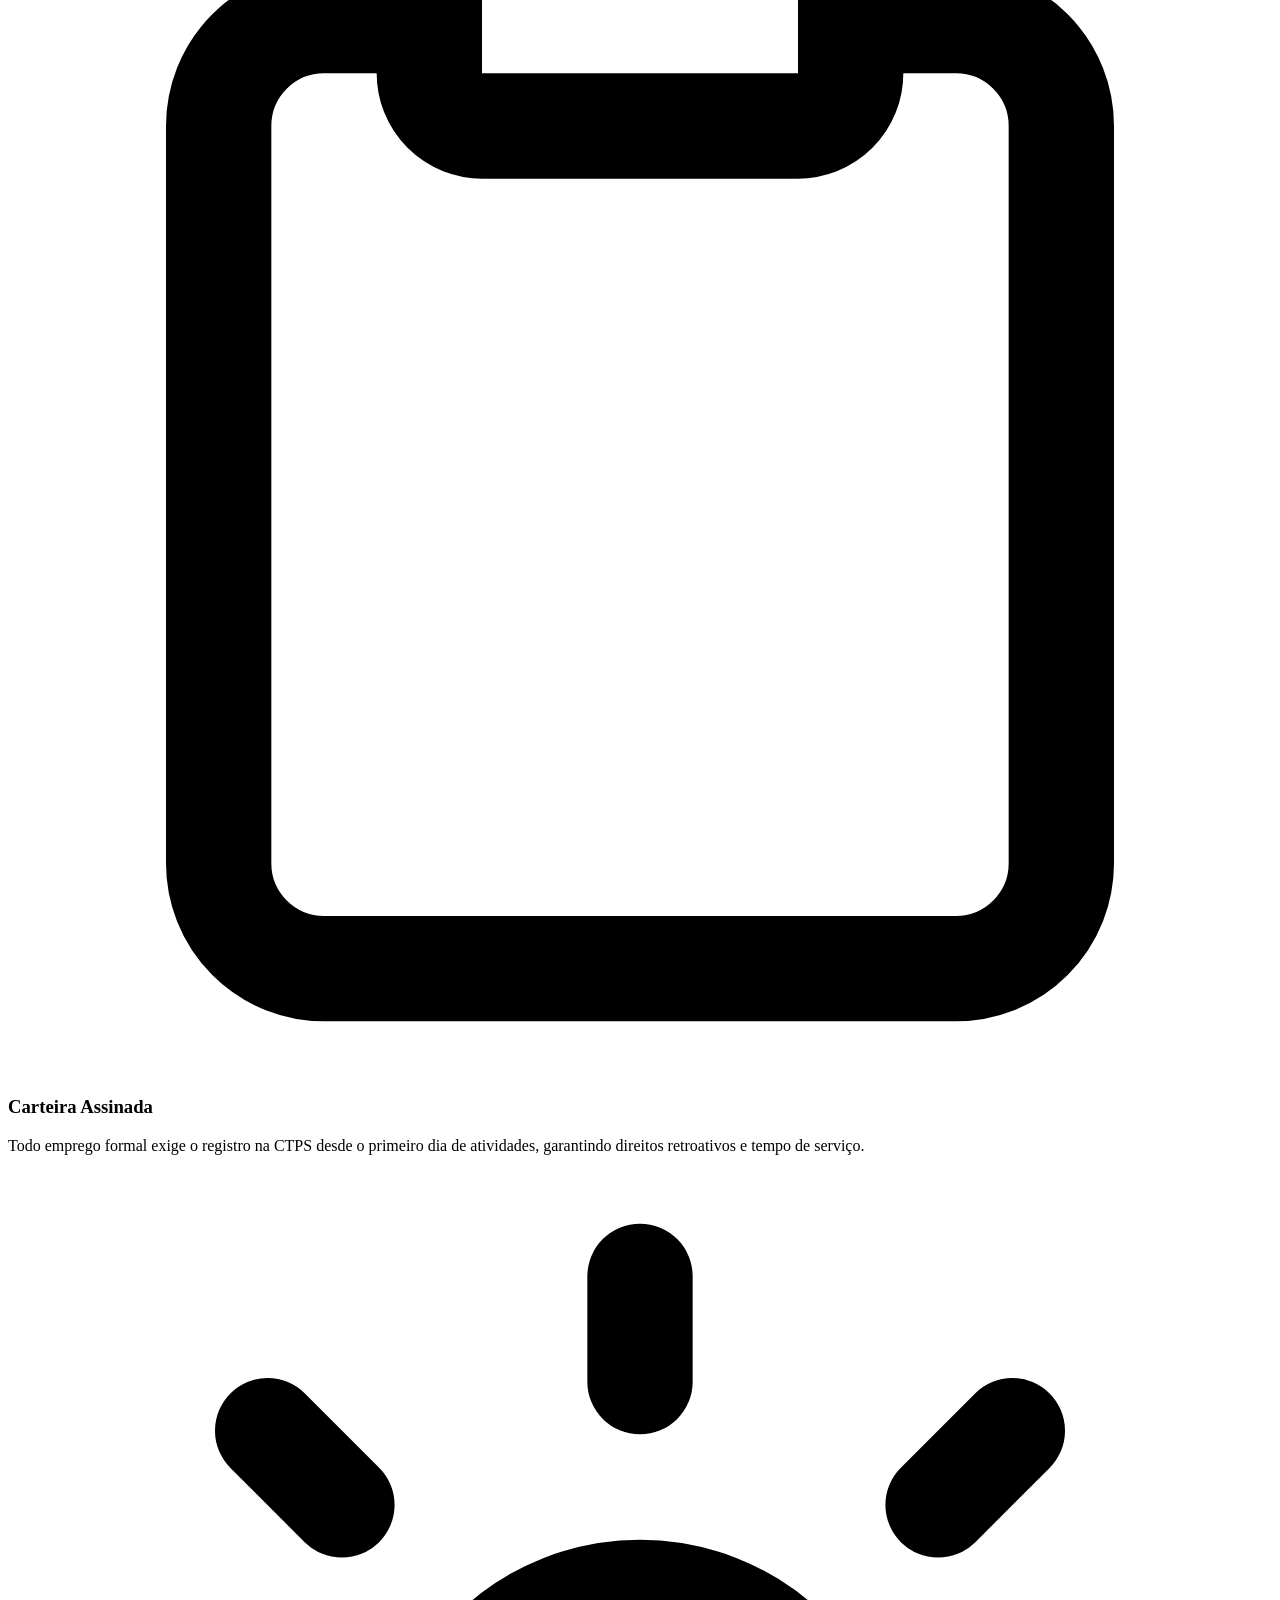
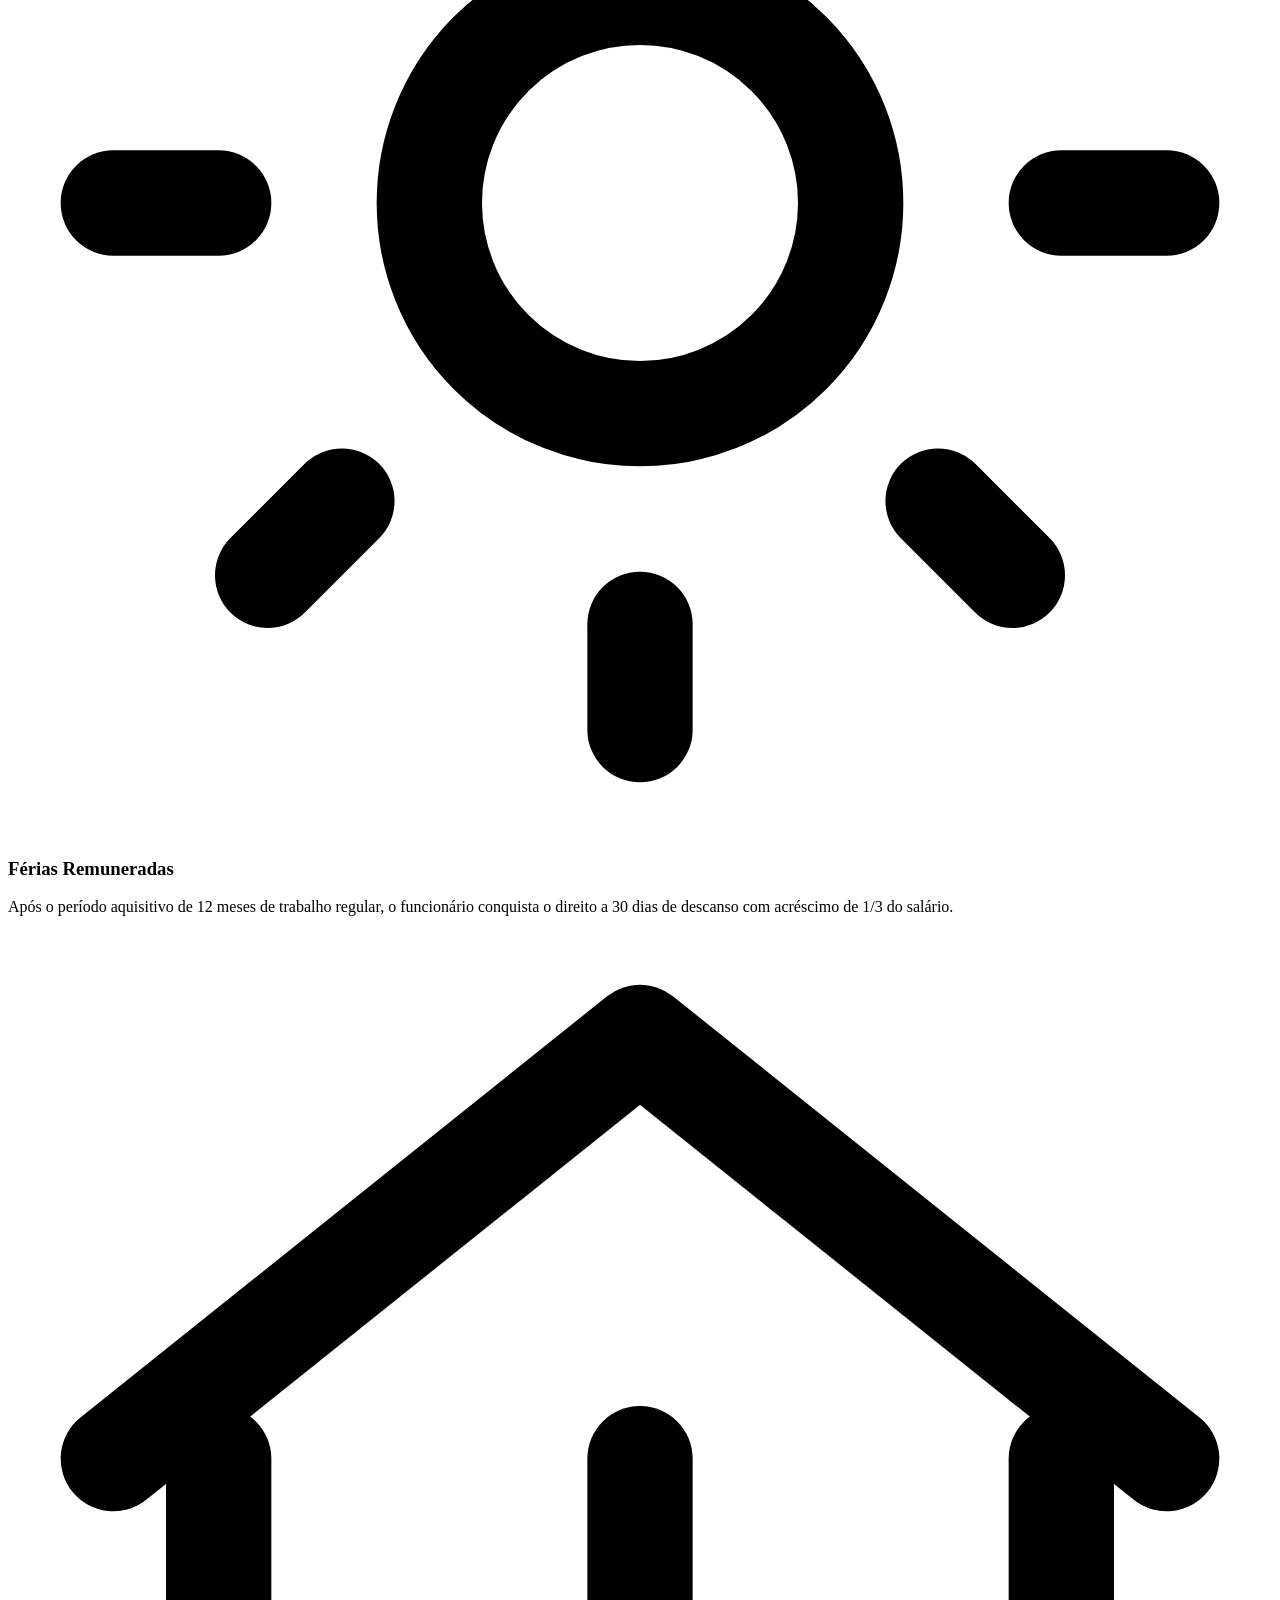
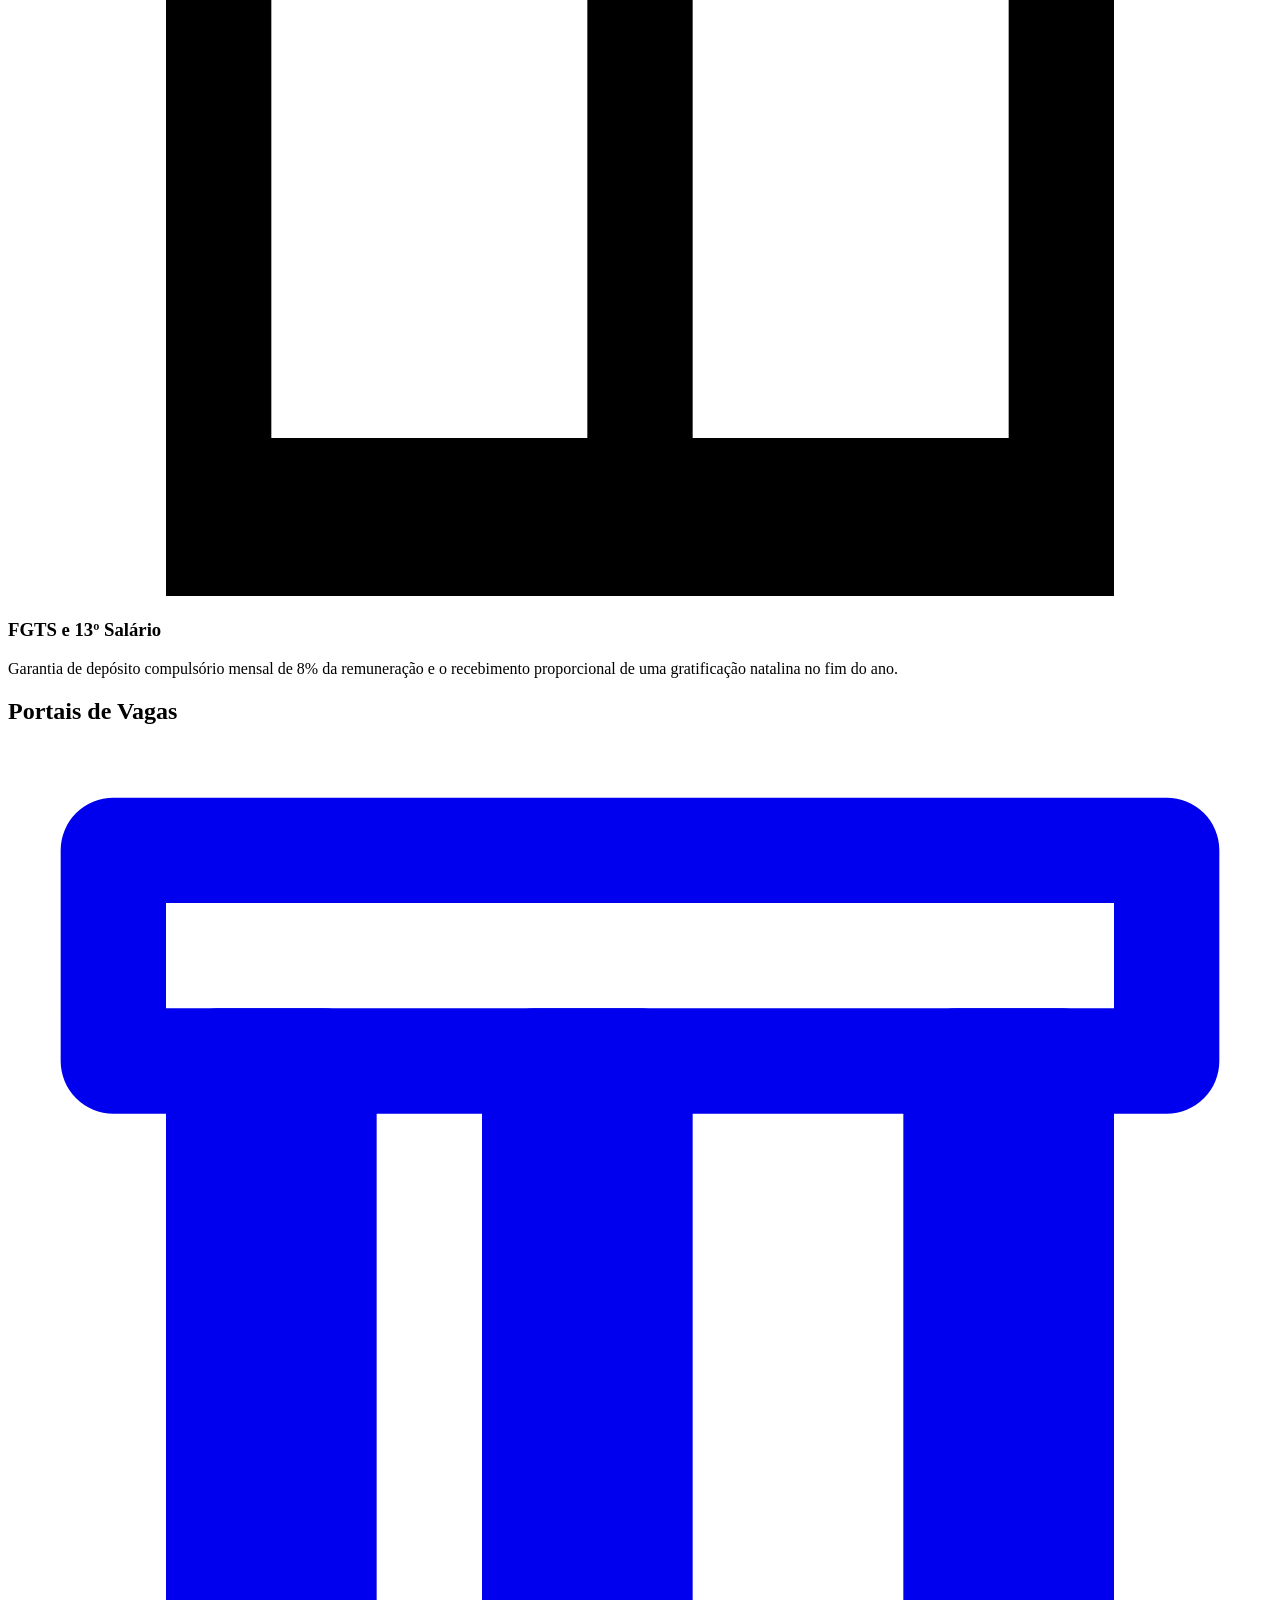
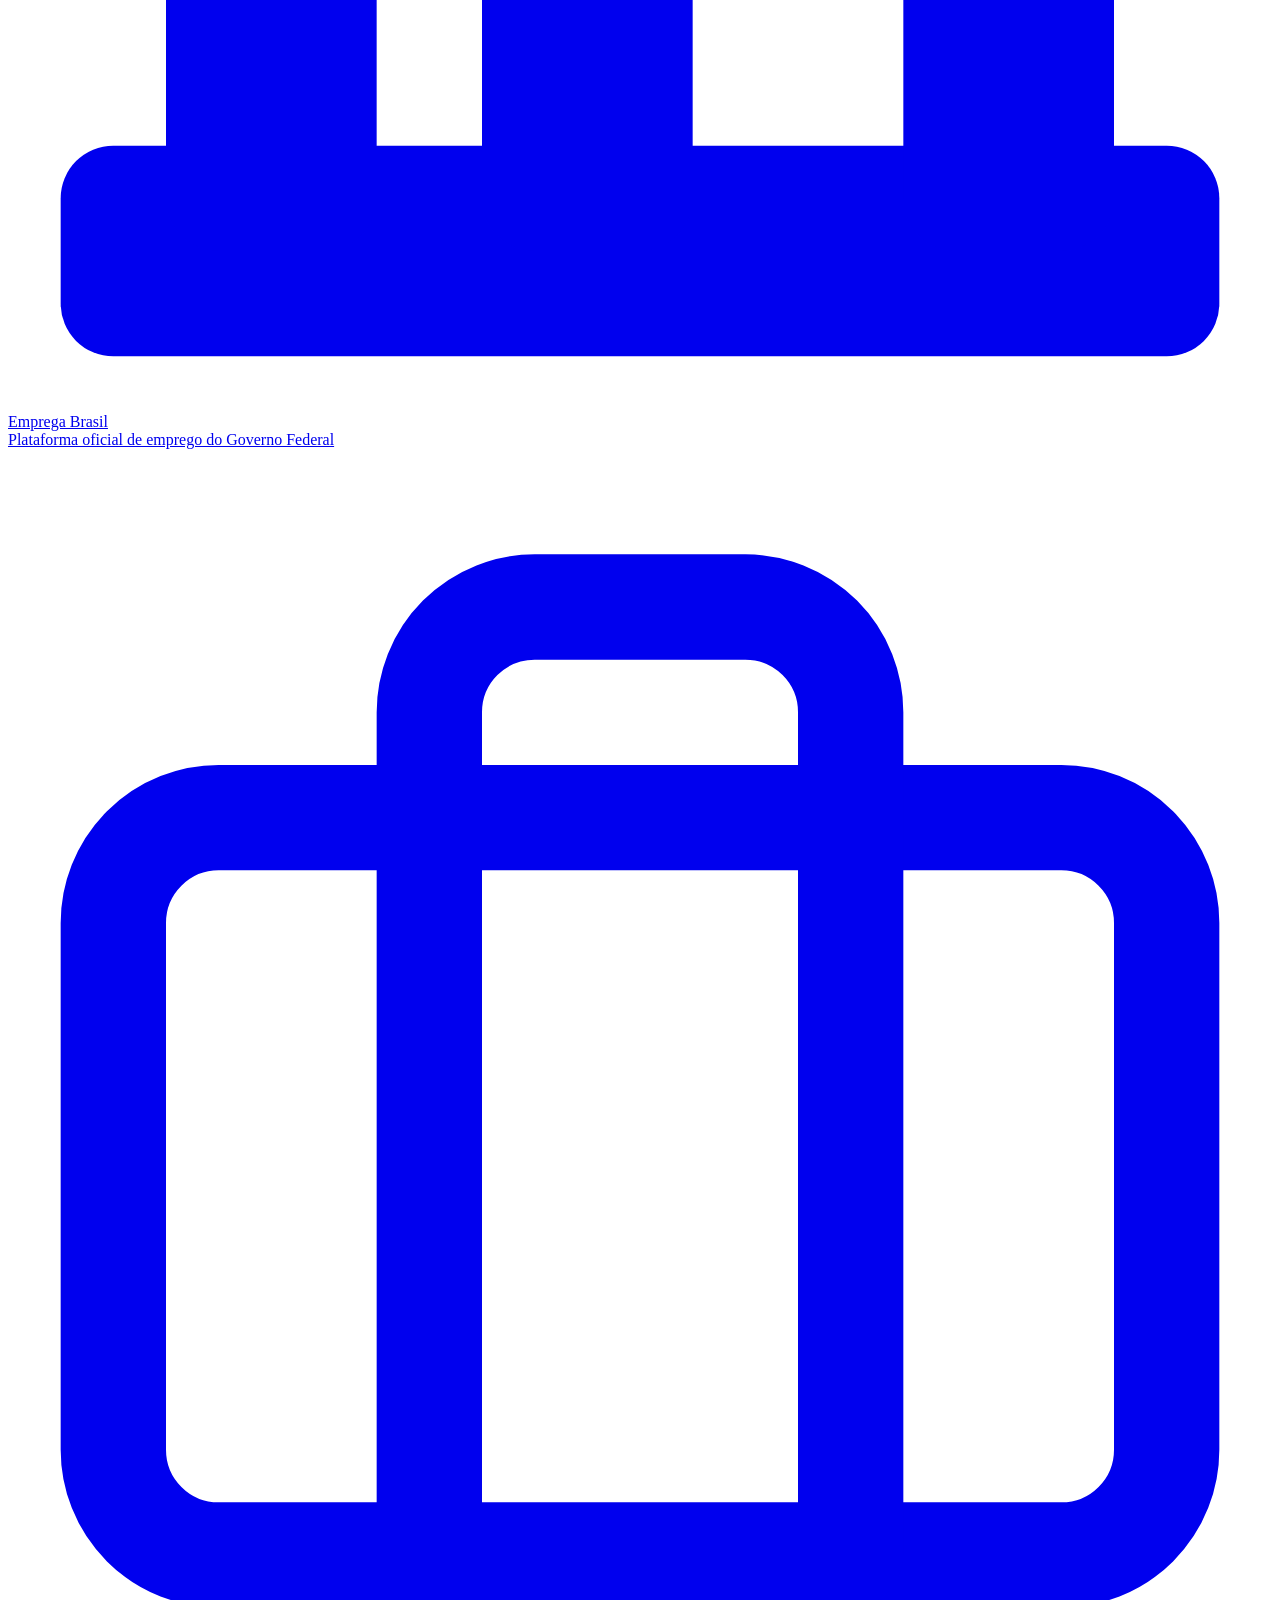
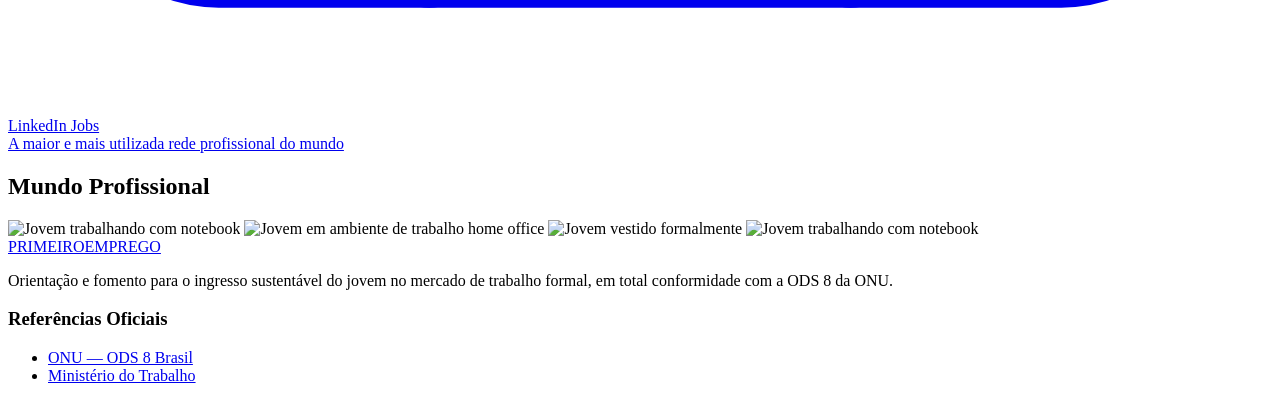
==== commit c5f37a4b: "fix for pages" ====
--- a/index.html
+++ b/index.html
@@ -4,6 +4,7 @@
     <meta charset="UTF-8">
     <meta name="viewport" content="width=device-width, initial-scale=1.0">
     <title>PrimeiroEmprego — ODS 8 da ONU</title>
+    <base href="/Projeto-Web-Front/">
     <link rel="stylesheet" href="style.css">
 </head>
 <body>
@@ -48,7 +49,7 @@
                 <p class="hero-desc">Tudo que você precisa saber para entrar no mercado de trabalho com confiança: currículo, entrevista, direitos e as melhores oportunidades.</p>
             </div>
             <div class="hero-img-box">
-                <img src="/imgs/rafa1.jpeg" alt="Jovem profissional">
+                <img src="imgs/rafa1.jpeg" alt="Jovem profissional">
             </div>
         </div>
     </section>
@@ -194,10 +195,10 @@
             <h2>Mundo Profissional</h2>
         </div>
         <div class="auto-grid">
-            <img src="/imgs/rafa2.jpeg" alt="Jovem trabalhando com notebook" class="img-requisito">
-            <img src="/imgs/torezan.jpeg" alt="Jovem em ambiente de trabalho home office" class="img-requisito">
-            <img src="/imgs/vini.jpeg" alt="Jovem vestido formalmente" class="img-requisito">
-            <img src="/imgs/rafa3.jpeg" alt="Jovem trabalhando com notebook" class="img-requisito">
+            <img src="imgs/rafa2.jpeg" alt="Jovem trabalhando com notebook" class="img-requisito">
+            <img src="imgs/torezan.jpeg" alt="Jovem em ambiente de trabalho home office" class="img-requisito">
+            <img src="imgs/vini.jpeg" alt="Jovem vestido formalmente" class="img-requisito">
+            <img src="imgs/rafa3.jpeg" alt="Jovem trabalhando com notebook" class="img-requisito">
         </div>
     </section>
 
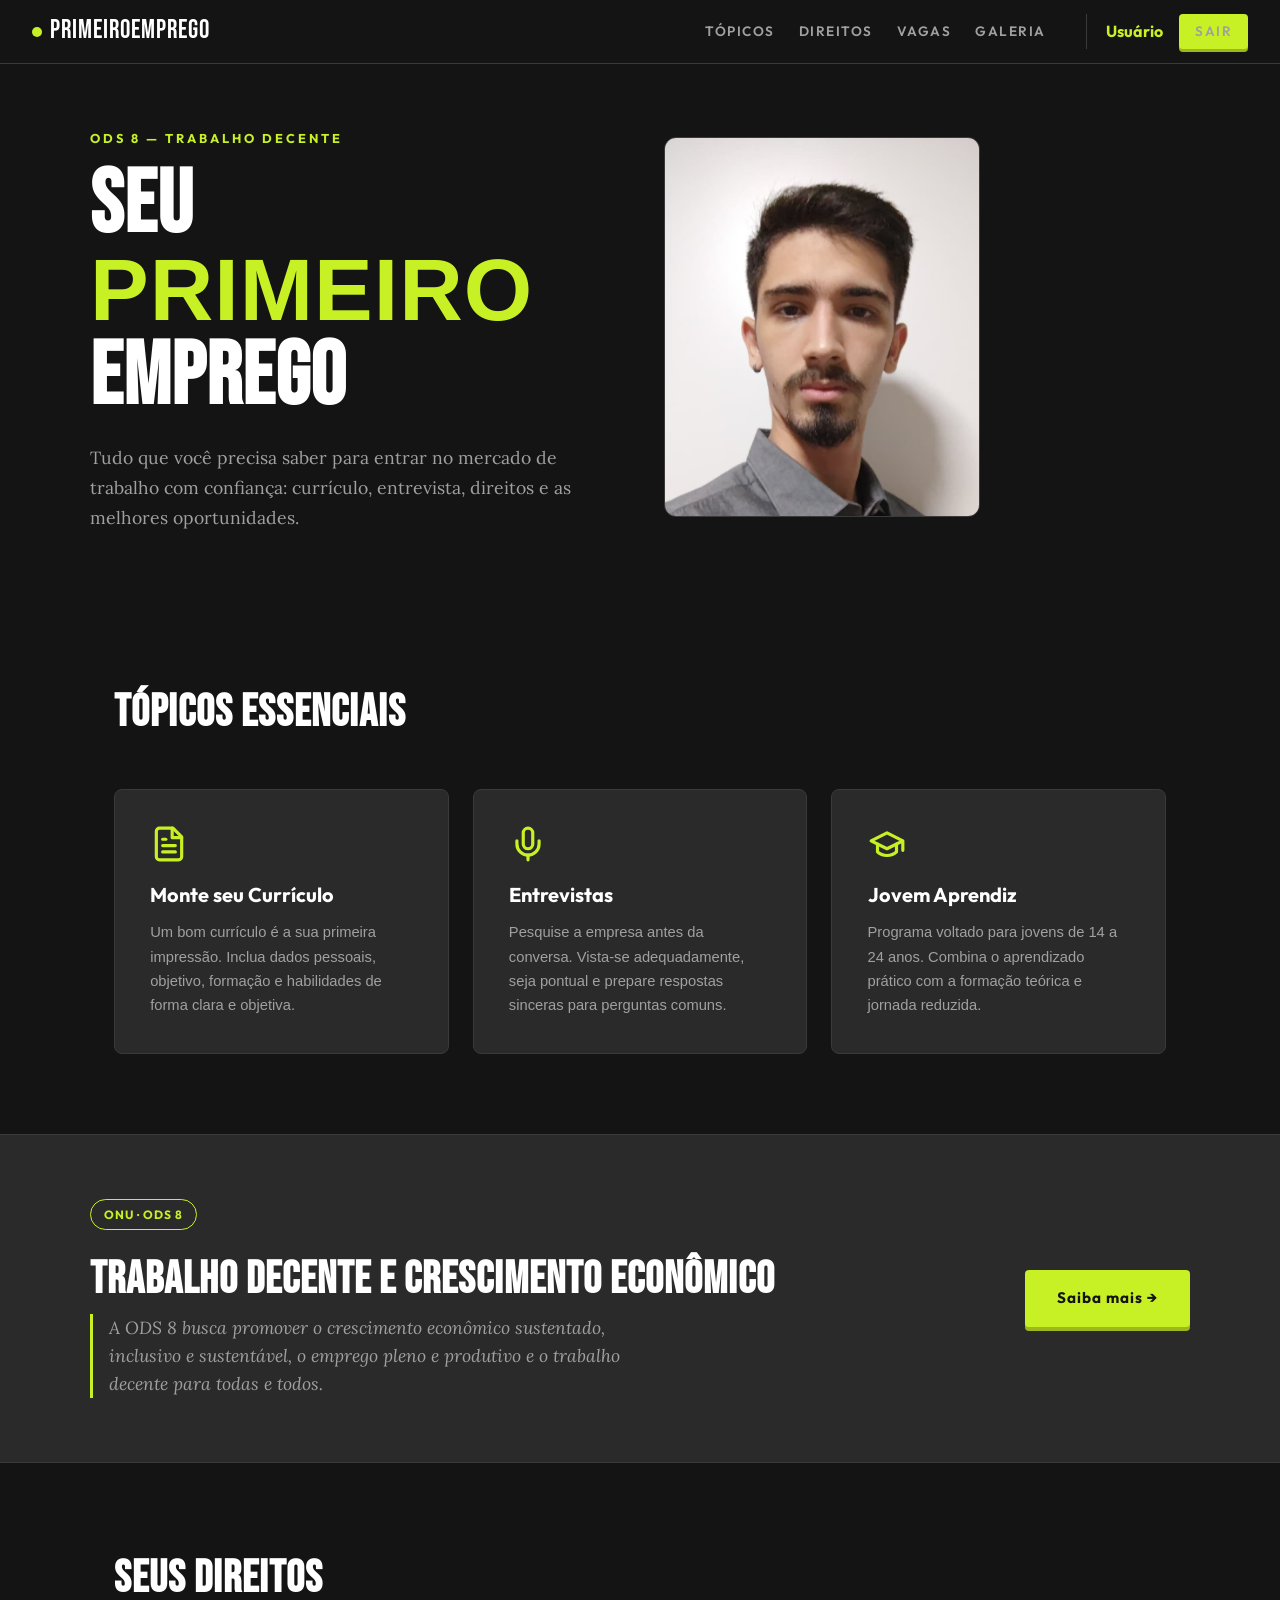
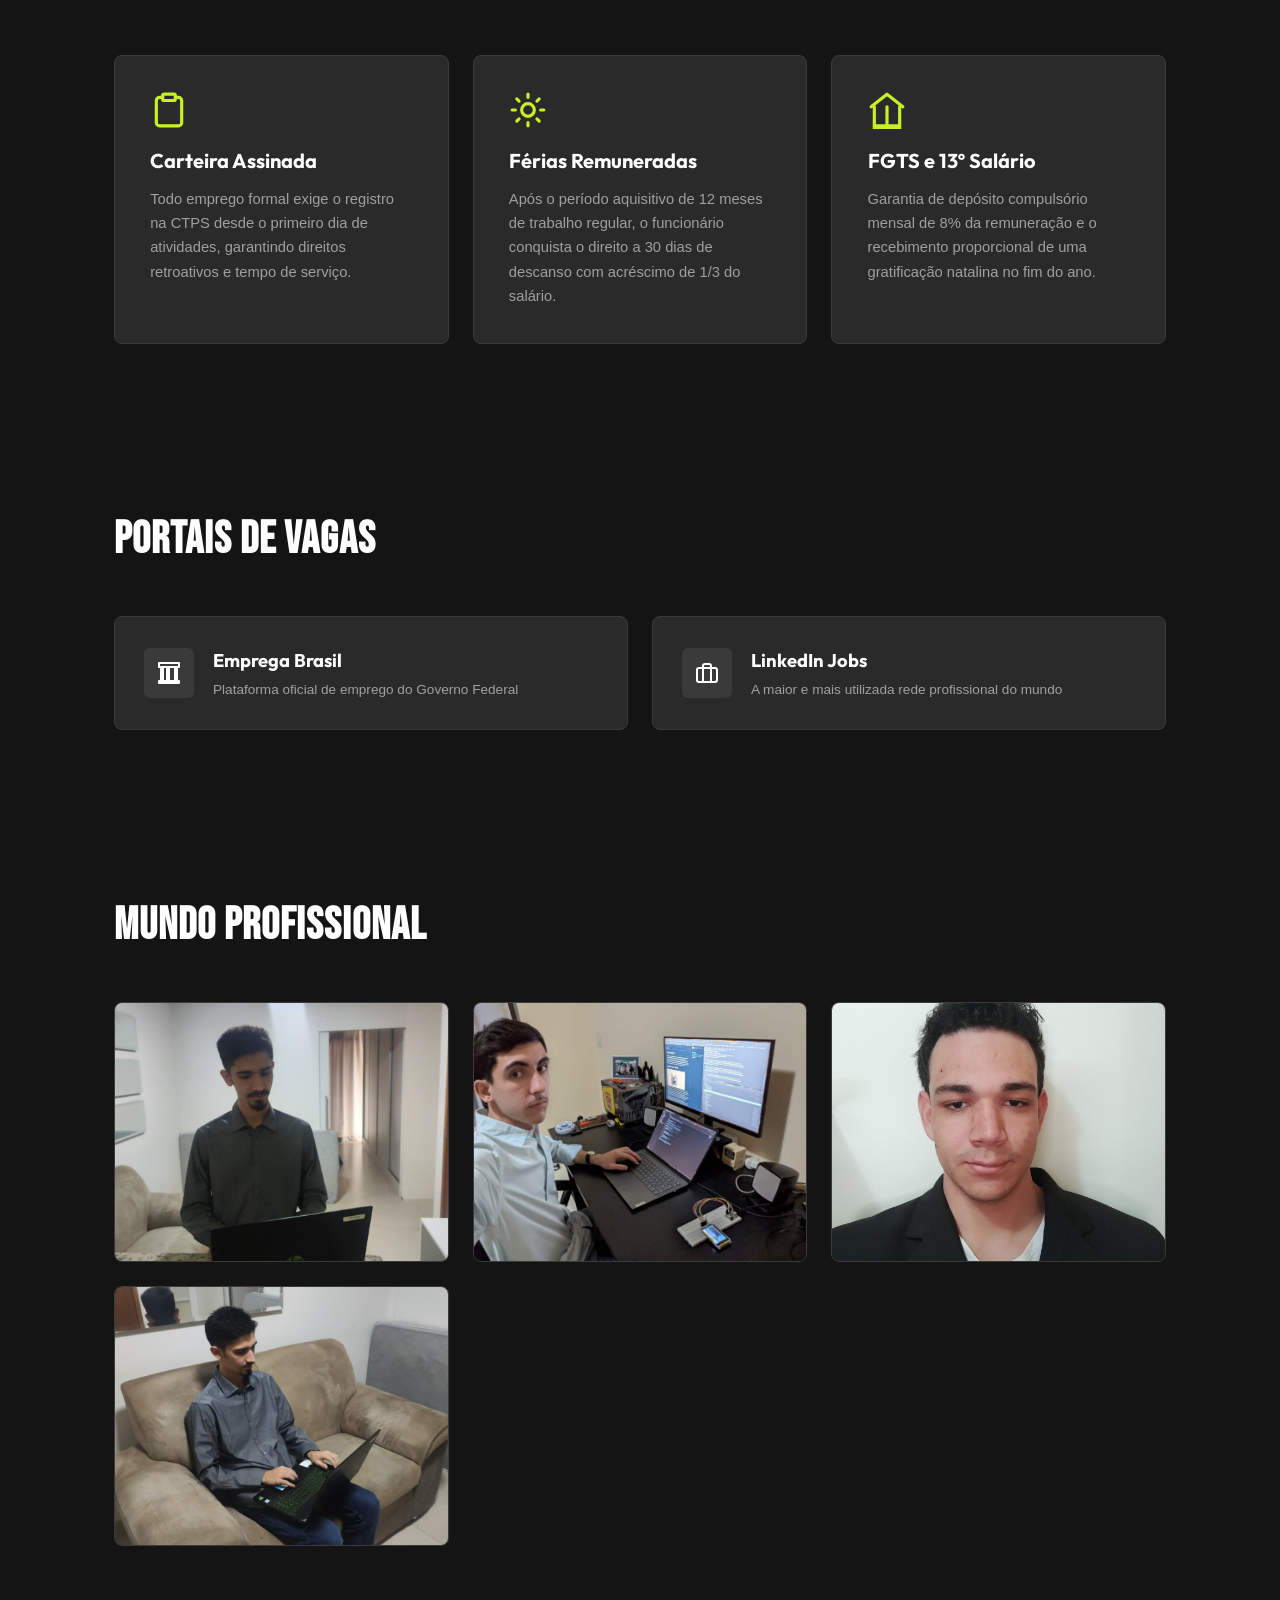
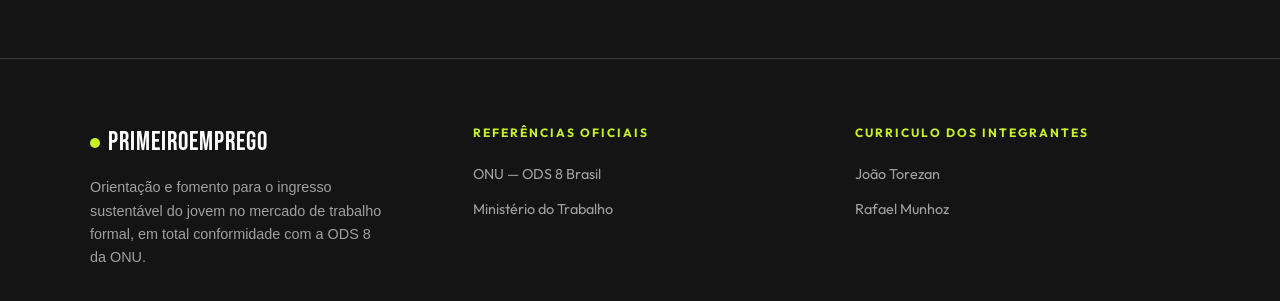
==== commit 2887ef44: "final commit v2" ====
--- a/index.html
+++ b/index.html
@@ -4,7 +4,6 @@
     <meta charset="UTF-8">
     <meta name="viewport" content="width=device-width, initial-scale=1.0">
     <title>PrimeiroEmprego — ODS 8 da ONU</title>
-    <base href="/Projeto-Web-Front/">
     <link rel="stylesheet" href="style.css">
 </head>
 <body>
@@ -215,6 +214,13 @@
                     <li><a href="https://www.gov.br/trabalho-e-emprego" target="_blank">Ministério do Trabalho</a></li>
                 </ul>
             </div>
+            <div class="footer-col">
+                <h3>Curriculo dos Integrantes</h3>
+                <ul>
+                    <li><a href="https://k7vinilstorage.github.io/Curriculum-Vitae/" target="_blank">João Torezan</a></li>
+                    <li><a href="https://rafinhaw74.github.io/Pagina-Web-programacao-front/" target="_blank">Rafael Munhoz</a></li>
+                </ul>
+            </div>
         </div>
     </footer>
 
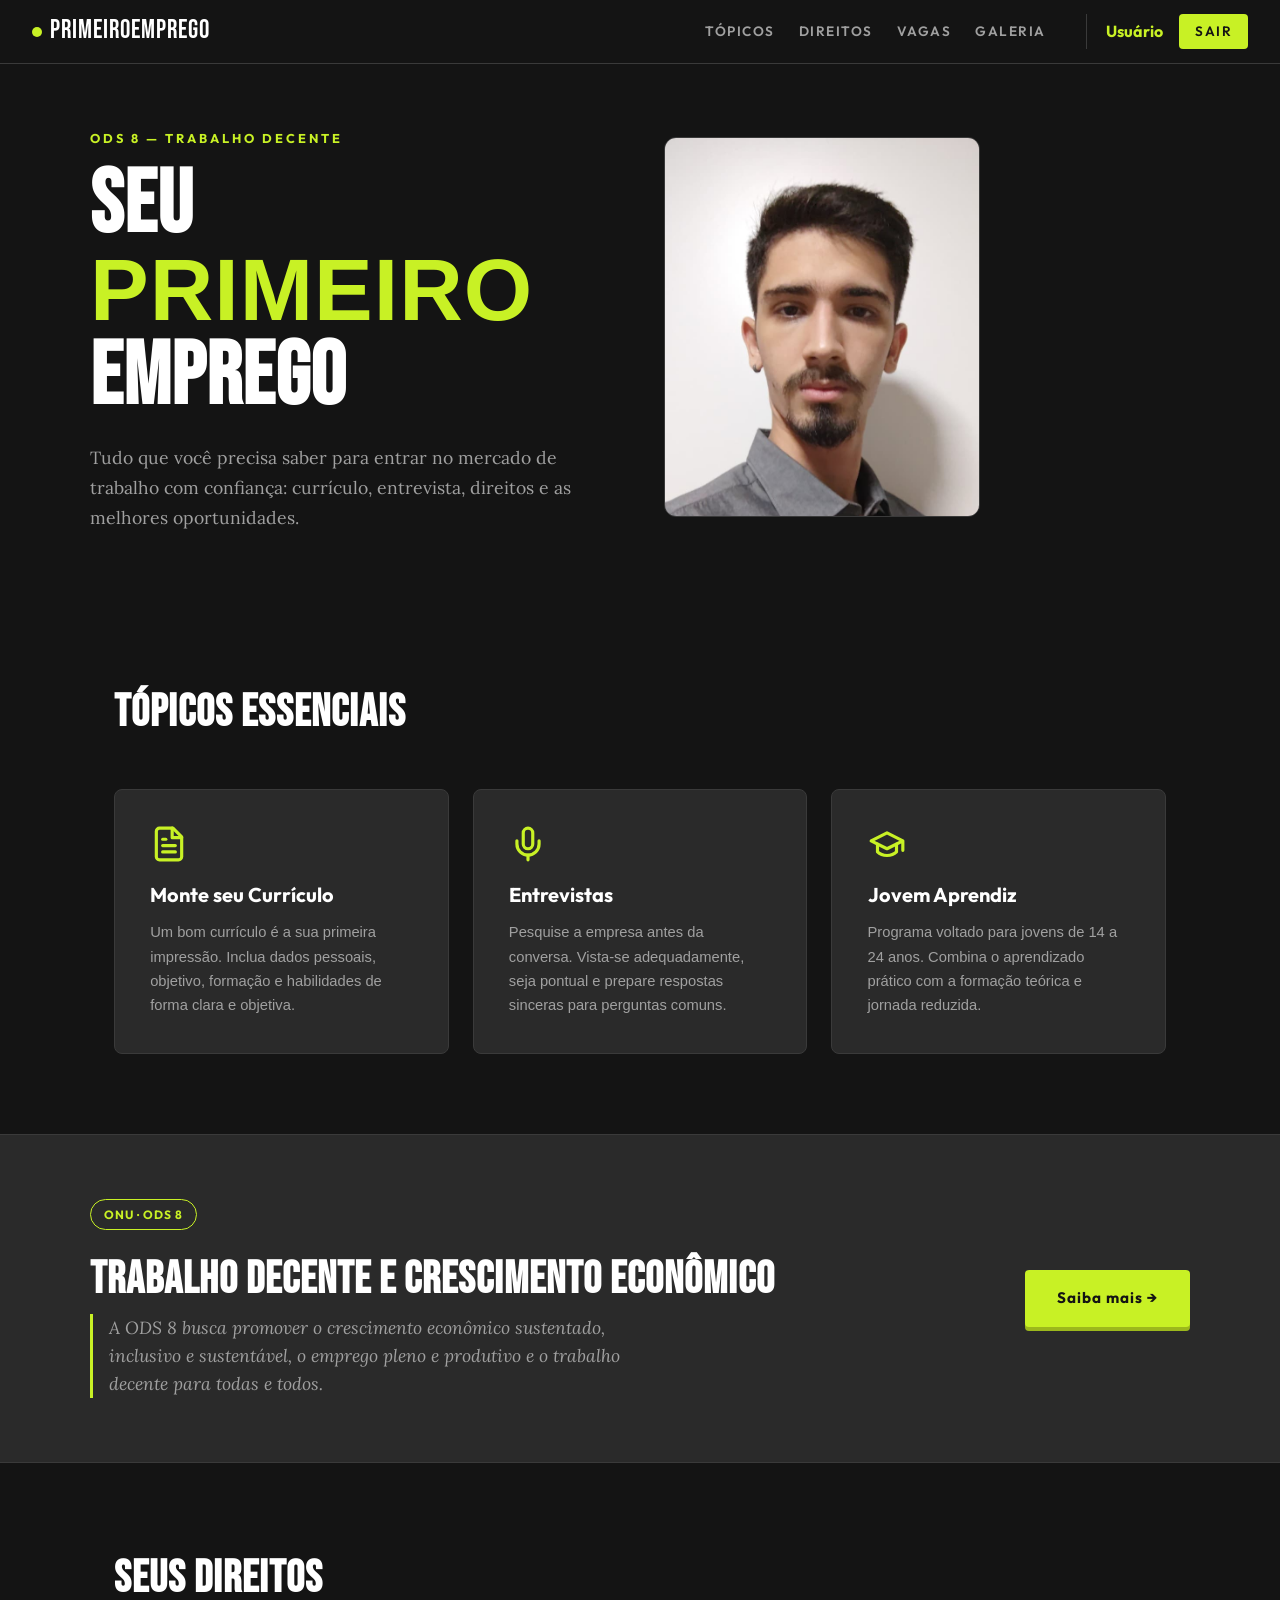
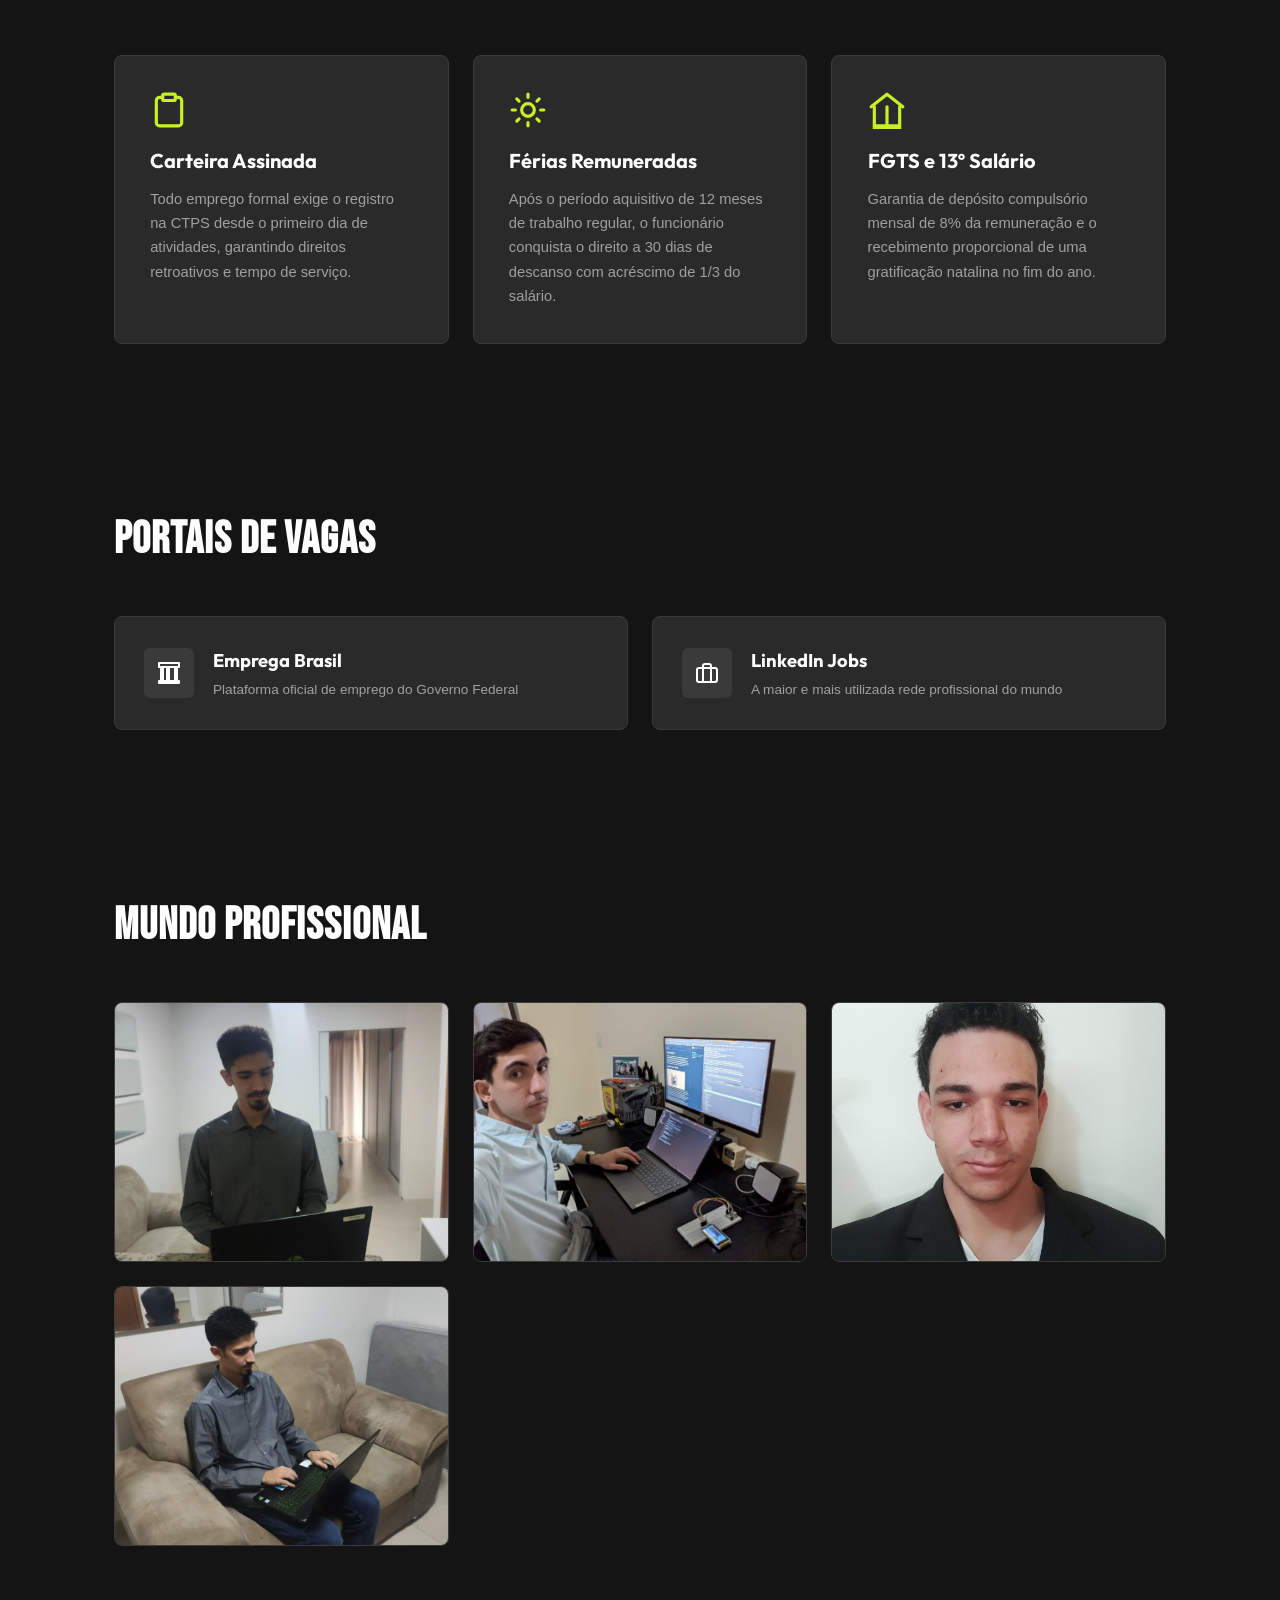
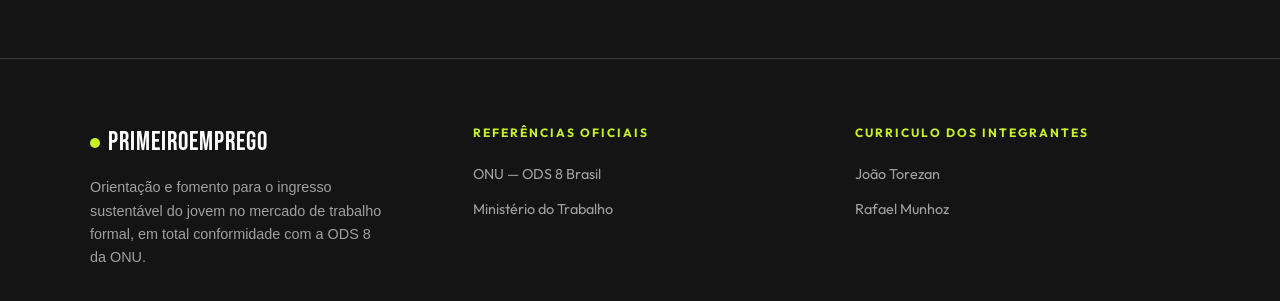
==== commit 96c3f4b7: "fix button size" ====
--- a/index.html
+++ b/index.html
@@ -20,7 +20,7 @@
             <a href="#galeria">Galeria</a>
             <div class="header-user">
                 <span class="user-welcome"><span class="user-name">Usuário</span></span>
-                <a href="login.html" class="nav-cta">Sair</a>
+                <a id="sair-nav" href="login.html" class="nav-cta">Sair</a>
             </div>
         </nav>
         <label for="nav-toggle" class="nav-hamburger">
@@ -36,7 +36,7 @@
         <a href="#galeria">Galeria</a>
         <div class="nav-mobile-user">
             <span class="user-name">Usuário</span>
-            <a href="login.html" class="nav-cta">Sair</a>
+            <a id="sair-nav" href="login.html" class="nav-cta">Sair</a>
         </div>
     </div>
 
--- a/style.css
+++ b/style.css
@@ -108,6 +108,10 @@
     font-weight: 700; 
 }
 
+#sair-nav {
+    color: var(--carvao); 
+}
+
 .nav-cta { 
     font-family: var(--fonte-ui); 
     font-size: 0.82rem; 
@@ -117,18 +121,18 @@
     color: var(--carvao); 
     padding: 0.4rem 1rem; 
     border-radius: 4px; 
-    box-shadow: 0 3px 0 var(--sombra-lima);
+    box-shadow: 0 3px 0 var(--carvao);
     transition: transform 0.1s ease, box-shadow 0.1s ease;
 }
 
 .nav-cta:hover { 
     transform: translateY(-2px); 
-    box-shadow: 0 5px 0 var(--sombra-lima); 
+    box-shadow: 0 5px 0 var(--carvao); 
 }
 
 .nav-cta:active { 
     transform: translateY(3px); 
-    box-shadow: 0 0px 0 var(--sombra-lima); 
+    box-shadow: 0 0px 0 var(--carvao); 
 }
 
 .nav-toggle-input { 
@@ -193,13 +197,13 @@
     display: flex; 
 }
 
-.nav-mobile-menu a { 
-    padding: 1rem 0; 
-    border-bottom: 1px solid var(--chumbo2); 
-    font-family: var(--fonte-ui); 
-    color: var(--cinza-texto); 
-    text-transform: uppercase; 
-    font-weight: 600; 
+.nav-mobile-menu a:not(.nav-cta) {
+    padding: 1rem 0;
+    border-bottom: 1px solid var(--chumbo2);
+    font-family: var(--fonte-ui);
+    color: var(--cinza-texto);
+    text-transform: uppercase;
+    font-weight: 600;
 }
 
 .nav-mobile-user { 
